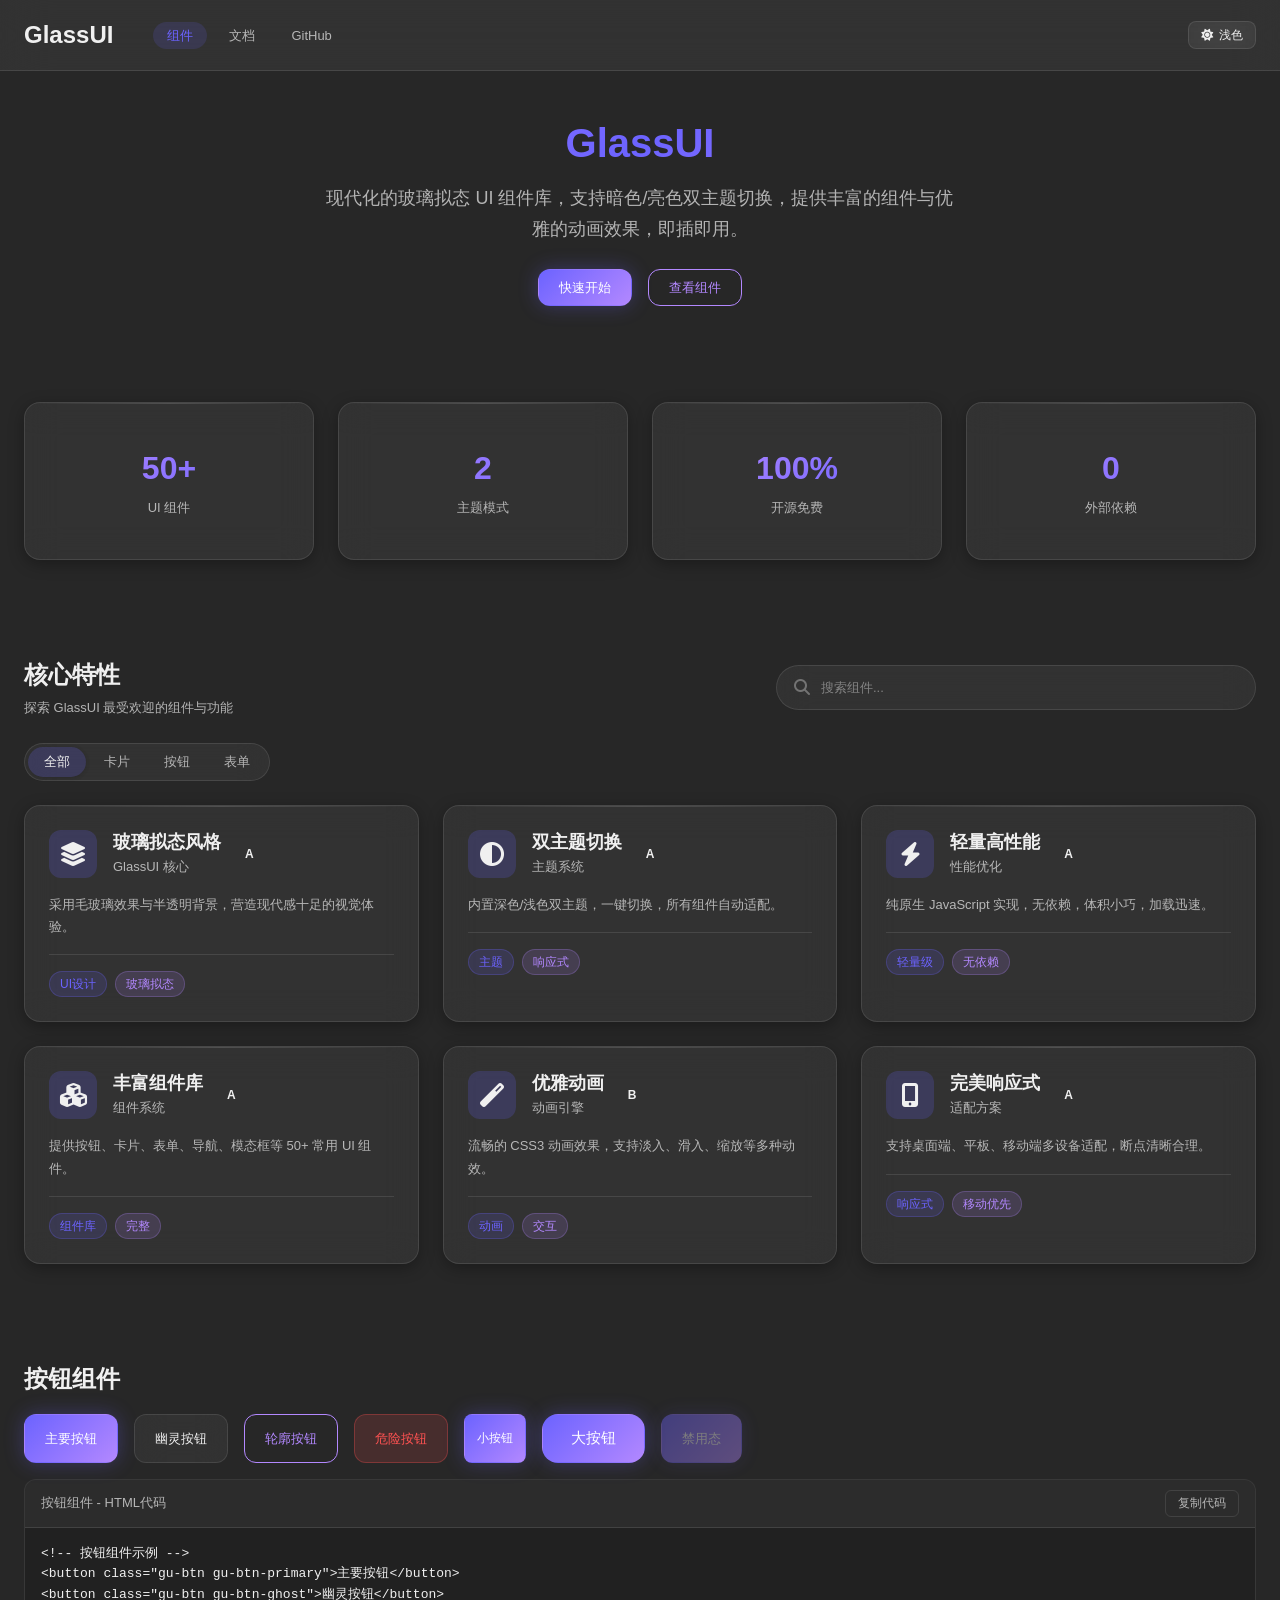
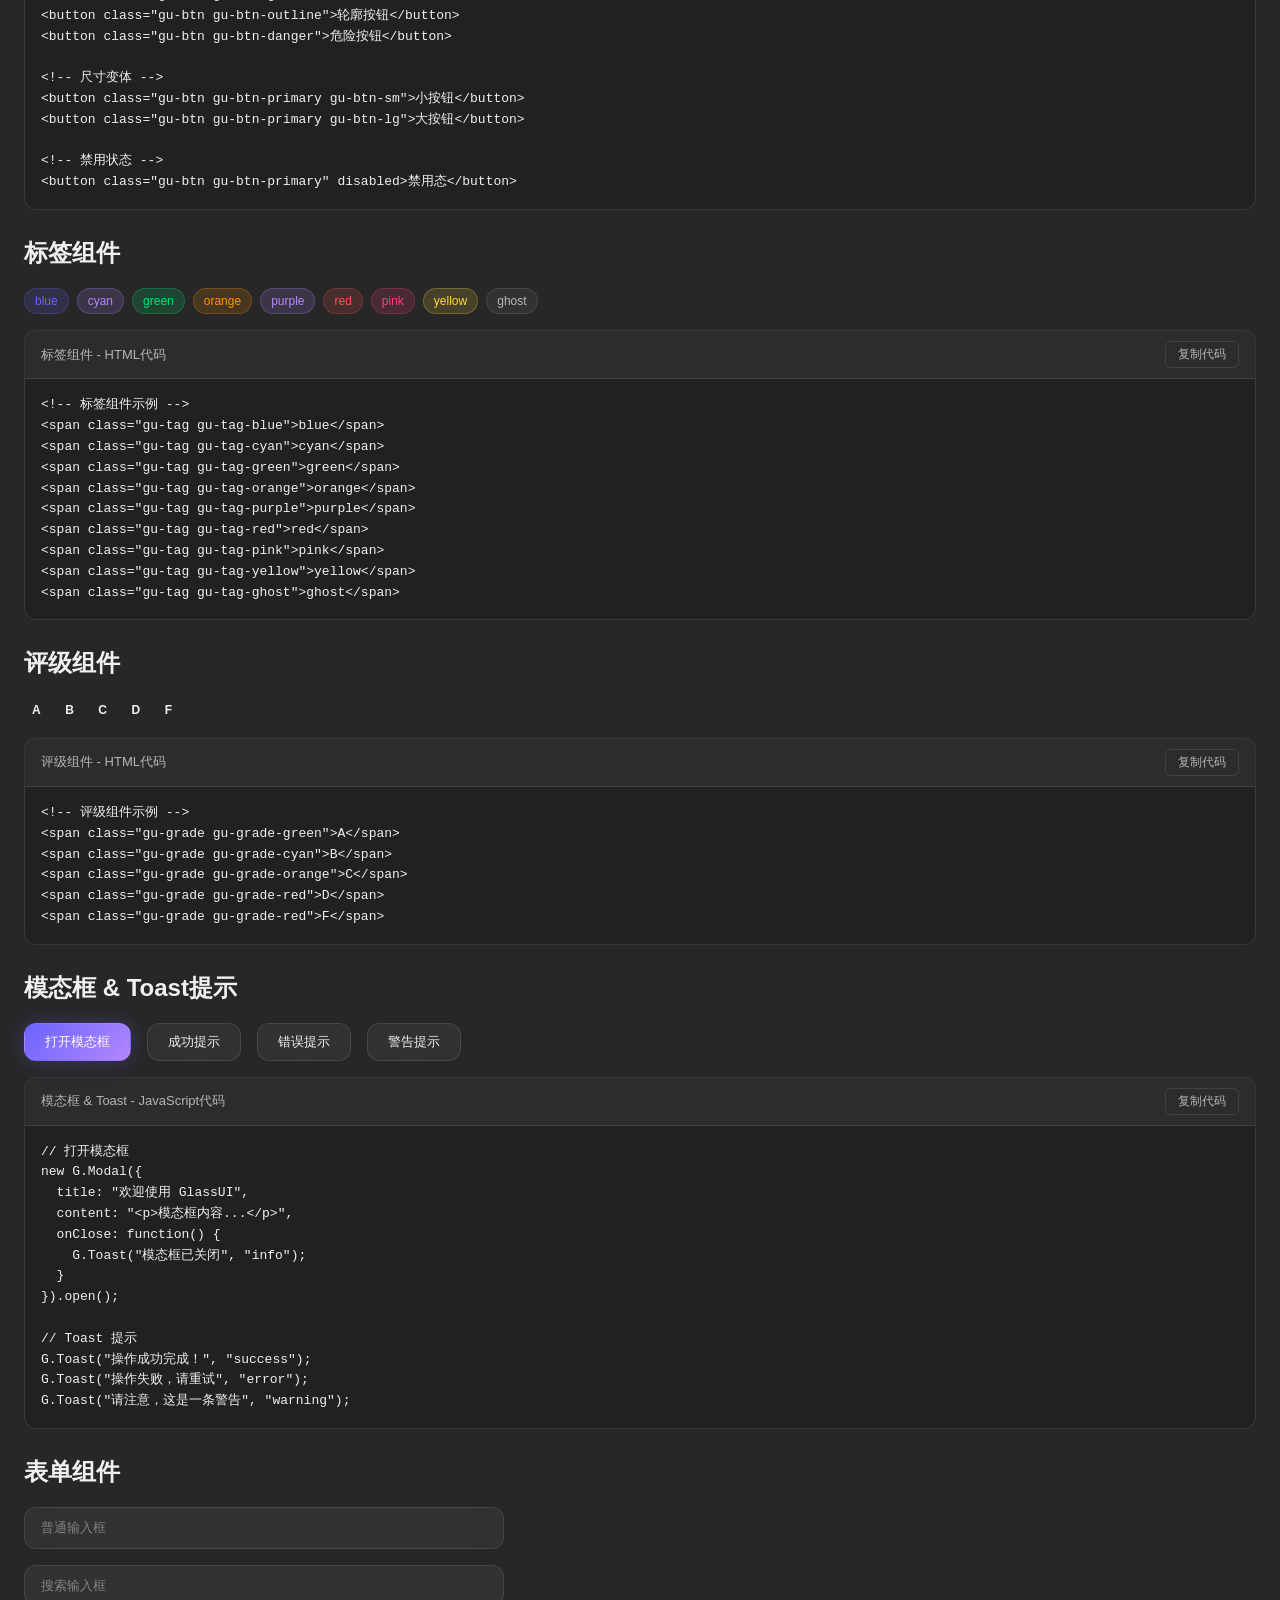
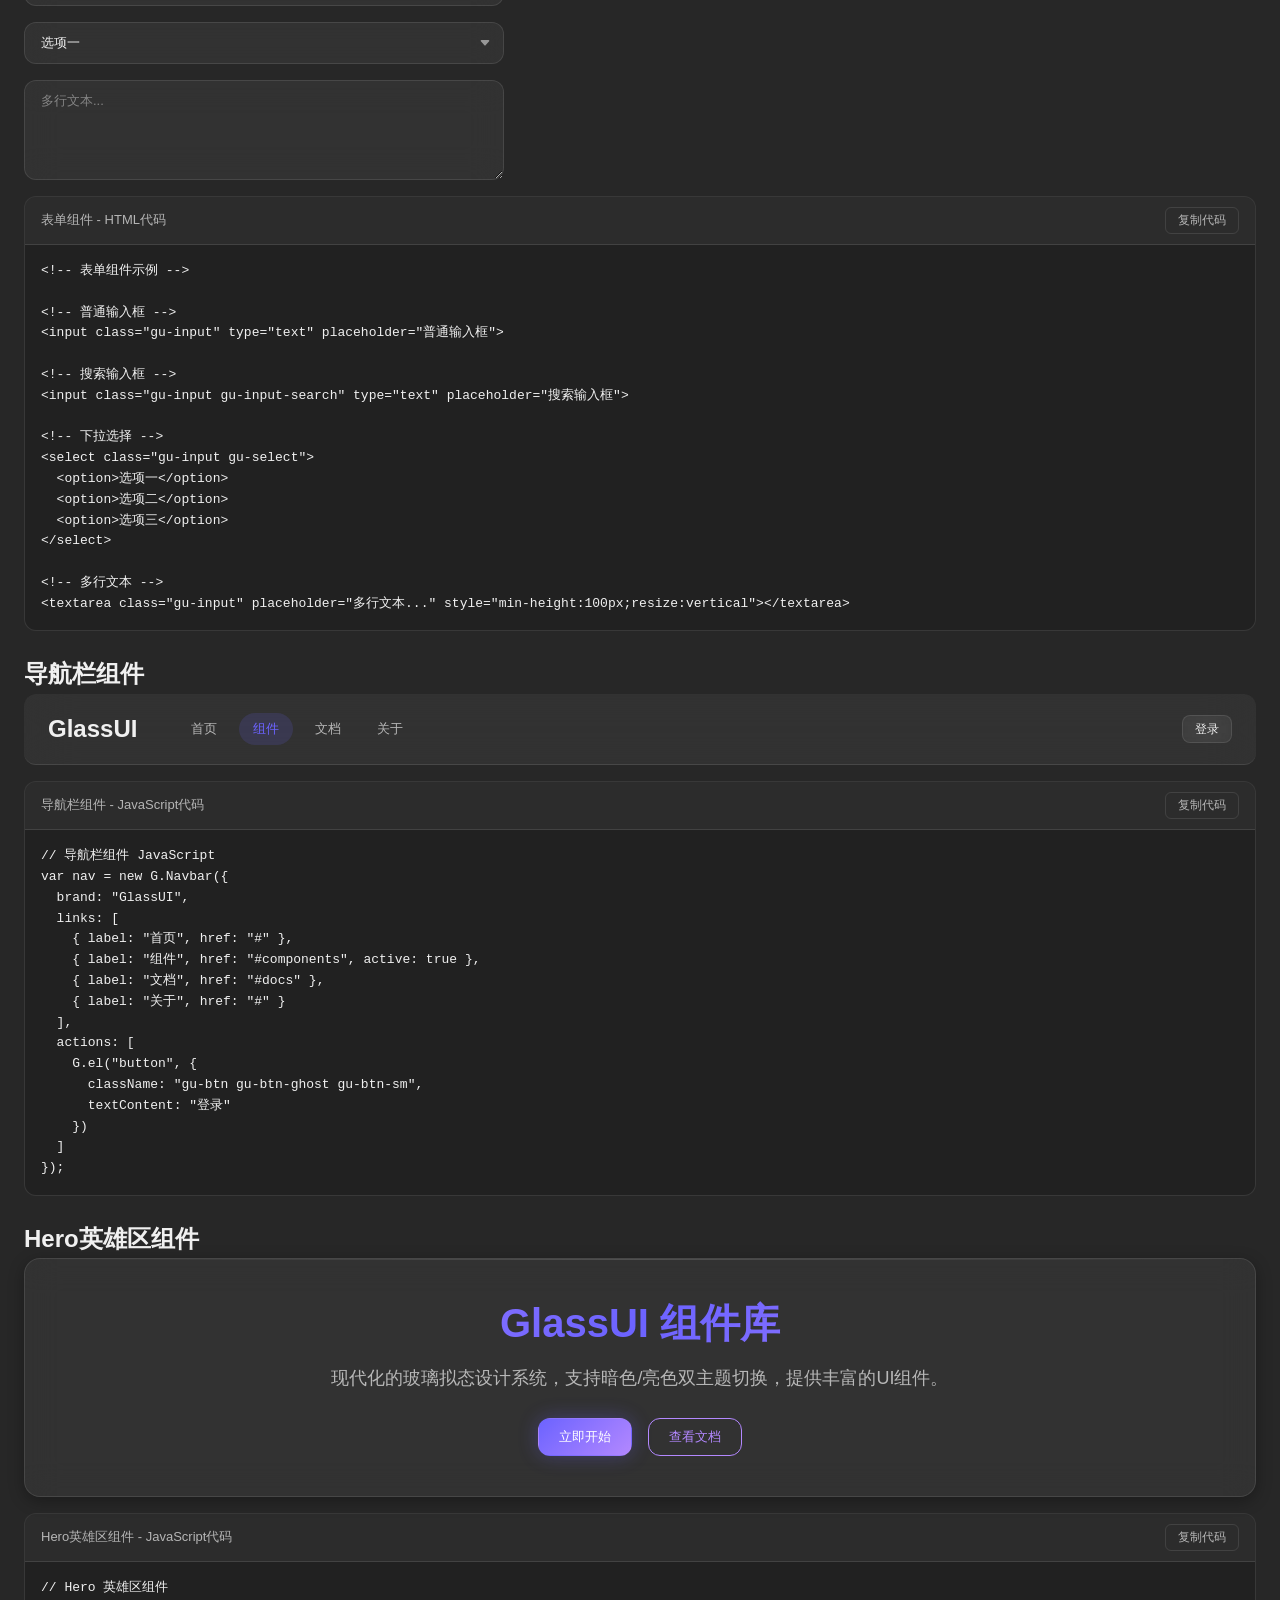
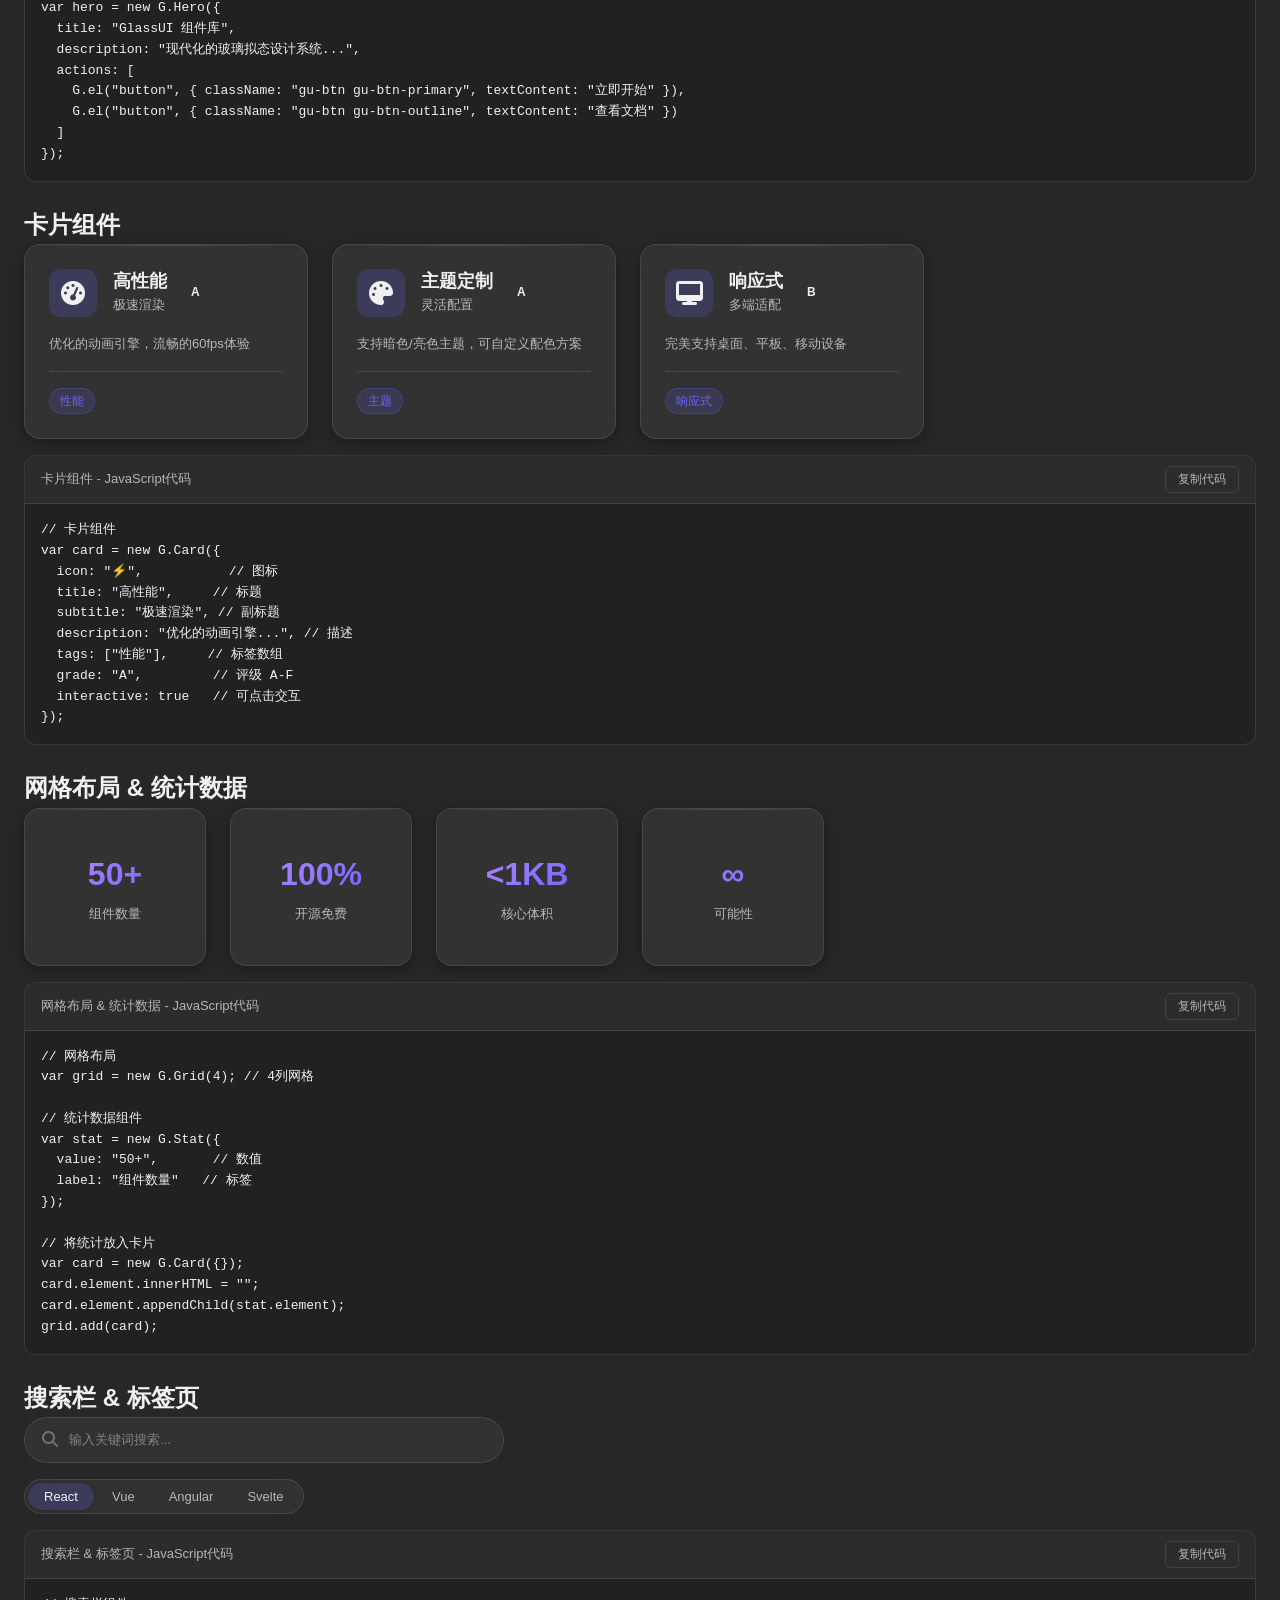
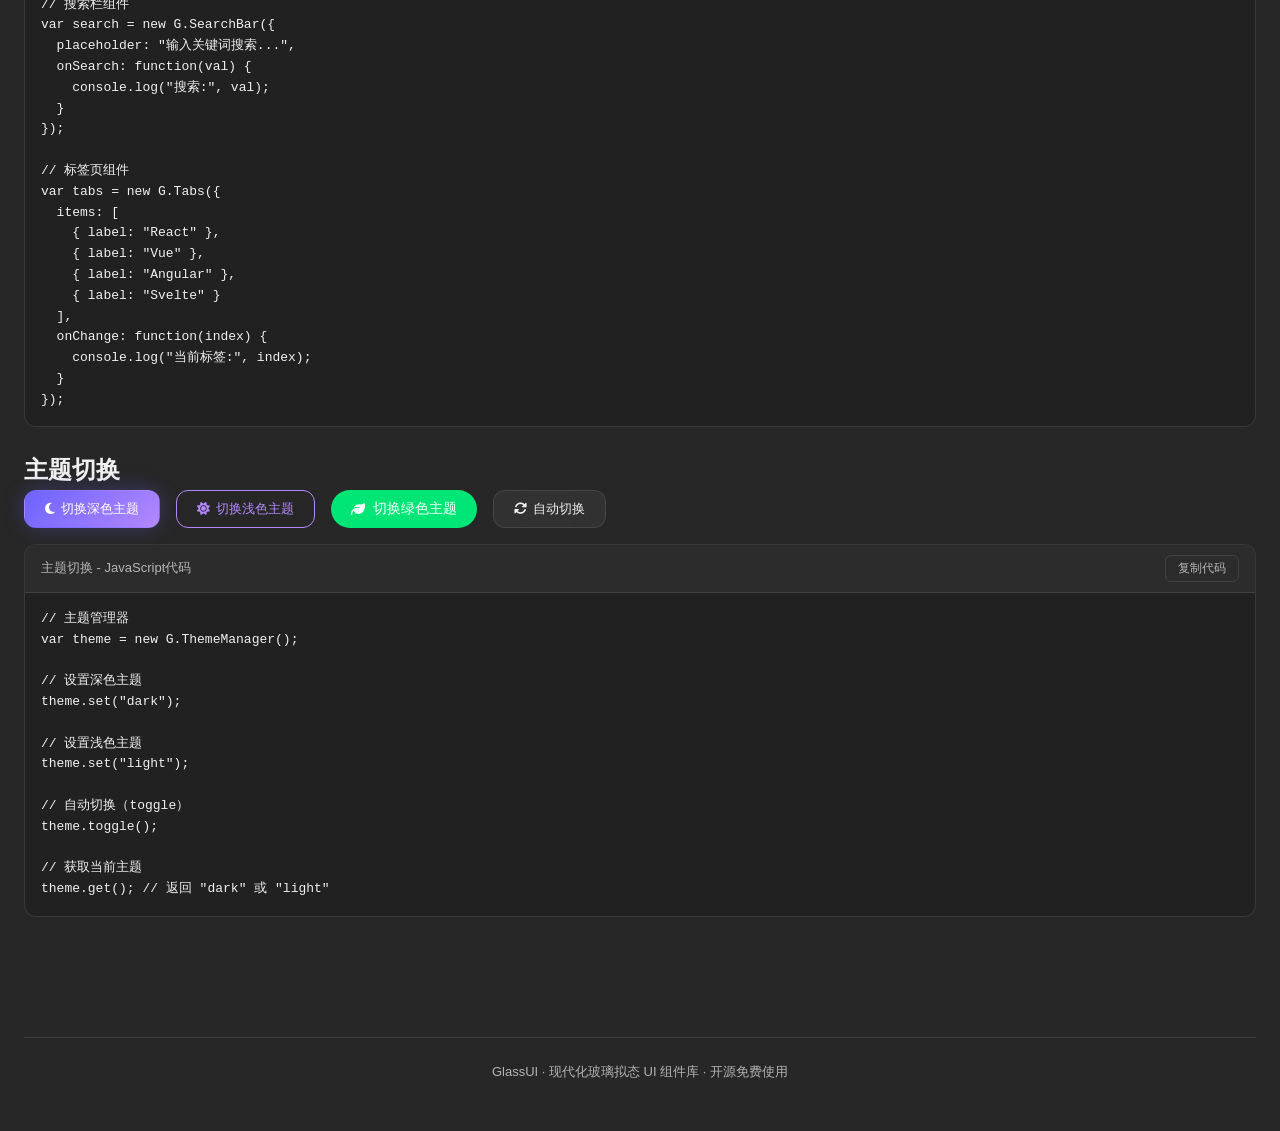
==== index.html @ c7278c4f "fix: 修复绿色主题切换逻辑，精确匹配CSS文件" ====
<!DOCTYPE html>
<html lang="zh-CN">
<head>
  <meta charset="UTF-8" />
  <meta name="viewport" content="width=device-width, initial-scale=1.0" />
  <title>GlassUI - 玻璃拟态组件库</title>
  <link rel="stylesheet" href="css/glassui.css" />
  <link rel="stylesheet" href="css/font-awesome.min.css" />
  <style>
    .gu-code-block {
      background: var(--gu-bg-secondary);
      border: 1px solid var(--gu-glass-border);
      border-radius: var(--radius-md, 12px);
      margin-top: var(--spacing-md, 16px);
      overflow: hidden;
    }
    .gu-code-header {
      display: flex;
      align-items: center;
      justify-content: space-between;
      padding: 10px 16px;
      background: var(--gu-glass-bg);
      border-bottom: 1px solid var(--gu-glass-border);
      font-size: 13px;
      color: var(--text-secondary, var(--gu-text-secondary));
      font-weight: 500;
    }
    .gu-code-header-copy {
      background: none;
      border: 1px solid var(--gu-glass-border);
      color: var(--text-secondary, var(--gu-text-secondary));
      padding: 4px 12px;
      border-radius: 6px;
      cursor: pointer;
      font-size: 12px;
      transition: all 0.2s ease;
    }
    .gu-code-header-copy:hover {
      background: var(--gu-glass-bg-hover);
      border-color: var(--gu-glass-border-hover);
      color: var(--text-primary, var(--gu-text-primary));
    }
    .gu-code-content {
      padding: 16px;
      overflow-x: auto;
    }
    .gu-code-content pre {
      margin: 0;
      font-family: var(--gu-font-mono, "JetBrains Mono", Consolas, monospace);
      font-size: 13px;
      line-height: 1.6;
      color: var(--text-primary, var(--gu-text-primary));
      white-space: pre-wrap;
      word-break: break-word;
    }
    .gu-code-content .keyword { color: #c678dd; }
    .gu-code-content .string { color: #98c379; }
    .gu-code-content .comment { color: #5c6370; font-style: italic; }
    .gu-code-content .function { color: #61afef; }
    .gu-code-content .property { color: #e5c07b; }
  </style>
</head>
<body>
  <div id="app"></div>

  <script src="js/glassui.js"></script>
  <script>
    (function () {
      var G = GlassUI;
      G.initBody();

      var theme = new G.ThemeManager();

      function createCodeBlock(title, code) {
        var block = G.el("div", { className: "gu-code-block" });
        var header = G.el("div", { className: "gu-code-header" });
        header.appendChild(G.el("span", { textContent: title }));
        var copyBtn = G.el("button", {
          className: "gu-code-header-copy",
          textContent: "复制代码",
          onClick: function () {
            navigator.clipboard.writeText(code).then(function () {
              copyBtn.textContent = "已复制！";
              setTimeout(function () { copyBtn.textContent = "复制代码"; }, 2000);
            });
          }
        });
        header.appendChild(copyBtn);
        block.appendChild(header);

        var content = G.el("div", { className: "gu-code-content" });
        var pre = G.el("pre", {});
        pre.textContent = code;
        content.appendChild(pre);
        block.appendChild(content);
        return block;
      }

      var nav = new G.Navbar({
        brand: "GlassUI",
        links: [
          { label: "组件", href: "#components", active: true },
          { label: "文档", href: "#docs" },
          { label: "GitHub", href: "#" }
        ],
        actions: [
          G.el("button", {
            className: "gu-btn gu-btn-ghost gu-btn-sm",
            innerHTML: theme.get() === "dark" ? '<i class="fas fa-sun"></i> 浅色' : '<i class="fas fa-moon"></i> 深色',
            onClick: function () {
              theme.toggle();
              this.innerHTML = theme.get() === "dark" ? '<i class="fas fa-sun"></i> 浅色' : '<i class="fas fa-moon"></i> 深色';
            }
          })
        ]
      });

      var hero = new G.Hero({
        title: "GlassUI",
        description: "现代化的玻璃拟态 UI 组件库，支持暗色/亮色双主题切换，提供丰富的组件与优雅的动画效果，即插即用。",
        actions: [
          G.el("button", { className: "gu-btn gu-btn-primary", textContent: "快速开始" }),
          G.el("button", { className: "gu-btn gu-btn-outline", textContent: "查看组件" })
        ]
      });

      var search = new G.SearchBar({
        placeholder: "搜索组件...",
        onSearch: function (val) {
          console.log("search:", val);
        }
      });

      var tabs = new G.Tabs({
        items: [
          { label: "全部" },
          { label: "卡片" },
          { label: "按钮" },
          { label: "表单" }
        ],
        onChange: function (i) {
          console.log("tab:", i);
        }
      });

      var cardData = [
        { icon: '<i class="fas fa-layer-group"></i>', title: "玻璃拟态风格", subtitle: "GlassUI 核心", description: "采用毛玻璃效果与半透明背景，营造现代感十足的视觉体验。", tags: ["UI设计", "玻璃拟态"], grade: "A" },
        { icon: '<i class="fas fa-adjust"></i>', title: "双主题切换", subtitle: "主题系统", description: "内置深色/浅色双主题，一键切换，所有组件自动适配。", tags: ["主题", "响应式"], grade: "A" },
        { icon: '<i class="fas fa-bolt"></i>', title: "轻量高性能", subtitle: "性能优化", description: "纯原生 JavaScript 实现，无依赖，体积小巧，加载迅速。", tags: ["轻量级", "无依赖"], grade: "A" },
        { icon: '<i class="fas fa-cubes"></i>', title: "丰富组件库", subtitle: "组件系统", description: "提供按钮、卡片、表单、导航、模态框等 50+ 常用 UI 组件。", tags: ["组件库", "完整"], grade: "A" },
        { icon: '<i class="fas fa-magic"></i>', title: "优雅动画", subtitle: "动画引擎", description: "流畅的 CSS3 动画效果，支持淡入、滑入、缩放等多种动效。", tags: ["动画", "交互"], grade: "B" },
        { icon: '<i class="fas fa-mobile-alt"></i>', title: "完美响应式", subtitle: "适配方案", description: "支持桌面端、平板、移动端多设备适配，断点清晰合理。", tags: ["响应式", "移动优先"], grade: "A" }
      ];

      var grid = new G.Grid(3);
      cardData.forEach(function (d, i) {
        var card = new G.Card({
          icon: d.icon,
          title: d.title,
          subtitle: d.subtitle,
          description: d.description,
          tags: d.tags,
          grade: d.grade,
          interactive: true,
          onClick: function () {
            G.Toast("点击了: " + d.title, "info");
          }
        });
        card.element.classList.add("gu-animate-slide-up", "gu-stagger-" + Math.min(i + 1, 6));
        card.element.style.opacity = "0";
        grid.add(card);
      });

      var statGrid = new G.Grid(4);
      var stats = [
        { value: "50+", label: "UI 组件" },
        { value: "2", label: "主题模式" },
        { value: "100%", label: "开源免费" },
        { value: "0", label: "外部依赖" }
      ];
      stats.forEach(function (s) {
        var card = new G.Card({});
        var stat = new G.Stat(s);
        card.element.innerHTML = "";
        card.element.appendChild(stat.element);
        statGrid.add(card);
      });

      var app = document.getElementById("app");
      app.appendChild(nav.element);

      var container = G.el("div", { className: "gu-container" });
      container.appendChild(hero.element);

      var section1 = G.el("div", { className: "gu-section" });
      section1.appendChild(statGrid.element);
      container.appendChild(section1);

      var section2 = G.el("div", { className: "gu-section" });
      var sectionHeader = G.el("div", { className: "gu-section-header" });
      var sectionTitle = G.el("div", {});
      sectionTitle.appendChild(G.el("h2", { className: "gu-section-title", textContent: "核心特性" }));
      sectionTitle.appendChild(G.el("p", { className: "gu-section-subtitle", textContent: "探索 GlassUI 最受欢迎的组件与功能" }));
      sectionHeader.appendChild(sectionTitle);
      sectionHeader.appendChild(search.element);
      section2.appendChild(sectionHeader);
      section2.appendChild(tabs.element);
      section2.appendChild(G.el("div", { className: "gu-mt-lg" }));
      section2.appendChild(grid.element);
      container.appendChild(section2);

      var btnSection = G.el("div", { className: "gu-section" });
      btnSection.appendChild(G.el("h2", { className: "gu-section-title", textContent: "按钮组件" }));
      var btnRow = G.el("div", { className: "gu-flex gu-gap-md gu-flex-wrap gu-mt-md" });
      btnRow.appendChild(G.el("button", { className: "gu-btn gu-btn-primary", textContent: "主要按钮" }));
      btnRow.appendChild(G.el("button", { className: "gu-btn gu-btn-ghost", textContent: "幽灵按钮" }));
      btnRow.appendChild(G.el("button", { className: "gu-btn gu-btn-outline", textContent: "轮廓按钮" }));
      btnRow.appendChild(G.el("button", { className: "gu-btn gu-btn-danger", textContent: "危险按钮" }));
      btnRow.appendChild(G.el("button", { className: "gu-btn gu-btn-primary gu-btn-sm", textContent: "小按钮" }));
      btnRow.appendChild(G.el("button", { className: "gu-btn gu-btn-primary gu-btn-lg", textContent: "大按钮" }));
      btnRow.appendChild(G.el("button", { className: "gu-btn gu-btn-primary", disabled: true, textContent: "禁用态" }));
      btnSection.appendChild(btnRow);

      var btnCode = '<!-- 按钮组件示例 -->\n' +
        '<button class="gu-btn gu-btn-primary">主要按钮</button>\n' +
        '<button class="gu-btn gu-btn-ghost">幽灵按钮</button>\n' +
        '<button class="gu-btn gu-btn-outline">轮廓按钮</button>\n' +
        '<button class="gu-btn gu-btn-danger">危险按钮</button>\n\n' +
        '<!-- 尺寸变体 -->\n' +
        '<button class="gu-btn gu-btn-primary gu-btn-sm">小按钮</button>\n' +
        '<button class="gu-btn gu-btn-primary gu-btn-lg">大按钮</button>\n\n' +
        '<!-- 禁用状态 -->\n' +
        '<button class="gu-btn gu-btn-primary" disabled>禁用态</button>';
      btnSection.appendChild(createCodeBlock("按钮组件 - HTML代码", btnCode));

      btnSection.appendChild(G.el("h2", { className: "gu-section-title gu-mt-lg", textContent: "标签组件" }));
      var tagRow = G.el("div", { className: "gu-flex gu-gap-sm gu-flex-wrap gu-mt-md" });
      ["blue", "cyan", "green", "orange", "purple", "red", "pink", "yellow", "ghost"].forEach(function (c) {
        tagRow.appendChild(G.el("span", { className: "gu-tag gu-tag-" + c, textContent: c }));
      });
      btnSection.appendChild(tagRow);

      var tagCode = '<!-- 标签组件示例 -->\n' +
        '<span class="gu-tag gu-tag-blue">blue</span>\n' +
        '<span class="gu-tag gu-tag-cyan">cyan</span>\n' +
        '<span class="gu-tag gu-tag-green">green</span>\n' +
        '<span class="gu-tag gu-tag-orange">orange</span>\n' +
        '<span class="gu-tag gu-tag-purple">purple</span>\n' +
        '<span class="gu-tag gu-tag-red">red</span>\n' +
        '<span class="gu-tag gu-tag-pink">pink</span>\n' +
        '<span class="gu-tag gu-tag-yellow">yellow</span>\n' +
        '<span class="gu-tag gu-tag-ghost">ghost</span>';
      btnSection.appendChild(createCodeBlock("标签组件 - HTML代码", tagCode));

      btnSection.appendChild(G.el("h2", { className: "gu-section-title gu-mt-lg", textContent: "评级组件" }));
      var gradeRow = G.el("div", { className: "gu-flex gu-gap-sm gu-flex-wrap gu-mt-md" });
      ["A", "B", "C", "D", "F"].forEach(function (g) {
        var color = G.GRADE_COLORS[g].toLowerCase();
        gradeRow.appendChild(G.el("span", { className: "gu-grade gu-grade-" + color, textContent: g }));
      });
      btnSection.appendChild(gradeRow);

      var gradeCode = '<!-- 评级组件示例 -->\n' +
        '<span class="gu-grade gu-grade-green">A</span>\n' +
        '<span class="gu-grade gu-grade-cyan">B</span>\n' +
        '<span class="gu-grade gu-grade-orange">C</span>\n' +
        '<span class="gu-grade gu-grade-red">D</span>\n' +
        '<span class="gu-grade gu-grade-red">F</span>';
      btnSection.appendChild(createCodeBlock("评级组件 - HTML代码", gradeCode));

      btnSection.appendChild(G.el("h2", { className: "gu-section-title gu-mt-lg", textContent: "模态框 & Toast提示" }));
      var modalRow = G.el("div", { className: "gu-flex gu-gap-md gu-mt-md" });
      modalRow.appendChild(G.el("button", {
        className: "gu-btn gu-btn-primary",
        textContent: "打开模态框",
        onClick: function () {
          new G.Modal({
            title: "欢迎使用 GlassUI",
            content: "<p style='color:var(--gu-text-secondary);line-height:1.8'>GlassUI 是一套现代化的玻璃拟态 UI 组件库，支持暗色/亮色双主题切换。提供按钮、卡片、表单、导航、模态框、Toast 等 50+ 丰富组件，轻量无依赖，即插即用。</p>",
            onClose: function () {
              G.Toast("模态框已关闭", "info");
            }
          }).open();
        }
      }));
      modalRow.appendChild(G.el("button", {
        className: "gu-btn gu-btn-ghost",
        textContent: "成功提示",
        onClick: function () { G.Toast("操作成功完成！", "success"); }
      }));
      modalRow.appendChild(G.el("button", {
        className: "gu-btn gu-btn-ghost",
        textContent: "错误提示",
        onClick: function () { G.Toast("操作失败，请重试", "error"); }
      }));
      modalRow.appendChild(G.el("button", {
        className: "gu-btn gu-btn-ghost",
        textContent: "警告提示",
        onClick: function () { G.Toast("请注意，这是一条警告", "warning"); }
      }));
      btnSection.appendChild(modalRow);

      var modalCode = '// 打开模态框\n' +
        'new G.Modal({\n' +
        '  title: "欢迎使用 GlassUI",\n' +
        '  content: "<p>模态框内容...</p>",\n' +
        '  onClose: function() {\n' +
        '    G.Toast("模态框已关闭", "info");\n' +
        '  }\n' +
        '}).open();\n\n' +
        '// Toast 提示\n' +
        'G.Toast("操作成功完成！", "success");\n' +
        'G.Toast("操作失败，请重试", "error");\n' +
        'G.Toast("请注意，这是一条警告", "warning");';
      btnSection.appendChild(createCodeBlock("模态框 & Toast - JavaScript代码", modalCode));

      btnSection.appendChild(G.el("h2", { className: "gu-section-title gu-mt-lg", textContent: "表单组件" }));
      var formCol = G.el("div", { className: "gu-flex-col gu-gap-md gu-mt-md", style: { maxWidth: "480px" } });
      formCol.appendChild(G.el("input", { className: "gu-input", type: "text", placeholder: "普通输入框" }));
      formCol.appendChild(G.el("input", { className: "gu-input gu-input-search", type: "text", placeholder: "搜索输入框" }));
      formCol.appendChild(G.el("select", { className: "gu-input gu-select", innerHTML: '<option>选项一</option><option>选项二</option><option>选项三</option>' }));
      formCol.appendChild(G.el("textarea", { className: "gu-input", placeholder: "多行文本...", style: { minHeight: "100px", resize: "vertical" } }));
      btnSection.appendChild(formCol);

      var formCode = '<!-- 表单组件示例 -->\n\n' +
        '<!-- 普通输入框 -->\n' +
        '<input class="gu-input" type="text" placeholder="普通输入框">\n\n' +
        '<!-- 搜索输入框 -->\n' +
        '<input class="gu-input gu-input-search" type="text" placeholder="搜索输入框">\n\n' +
        '<!-- 下拉选择 -->\n' +
        '<select class="gu-input gu-select">\n' +
        '  <option>选项一</option>\n' +
        '  <option>选项二</option>\n' +
        '  <option>选项三</option>\n' +
        '</select>\n\n' +
        '<!-- 多行文本 -->\n' +
        '<textarea class="gu-input" placeholder="多行文本..." style="min-height:100px;resize:vertical"></textarea>';
      btnSection.appendChild(createCodeBlock("表单组件 - HTML代码", formCode));

      btnSection.appendChild(G.el("h2", { className: "gu-section-title gu-mt-lg", textContent: "导航栏组件" }));

      var navDemo = G.el("div", { className: "gu-nav", style: { position: "relative", borderRadius: "12px", overflow: "hidden" } });
      var navBrand = G.el("a", { className: "gu-nav-brand", textContent: "GlassUI" });
      var navLinks = G.el("div", { className: "gu-nav-links" });
      ["首页", "组件", "文档", "关于"].forEach(function(link, i) {
        var a = G.el("a", { href: "#", textContent: link });
        if (i === 1) a.classList.add("active");
        navLinks.appendChild(a);
      });
      var navActions = G.el("div", { className: "gu-nav-actions" });
      navActions.appendChild(G.el("button", { className: "gu-btn gu-btn-ghost gu-btn-sm", textContent: "登录" }));
      navDemo.appendChild(navBrand);
      navDemo.appendChild(navLinks);
      navDemo.appendChild(navActions);
      btnSection.appendChild(navDemo);

      var navCode = '// 导航栏组件 JavaScript\n' +
        'var nav = new G.Navbar({\n' +
        '  brand: "GlassUI",\n' +
        '  links: [\n' +
        '    { label: "首页", href: "#" },\n' +
        '    { label: "组件", href: "#components", active: true },\n' +
        '    { label: "文档", href: "#docs" },\n' +
        '    { label: "关于", href: "#" }\n' +
        '  ],\n' +
        '  actions: [\n' +
        '    G.el("button", {\n' +
        '      className: "gu-btn gu-btn-ghost gu-btn-sm",\n' +
        '      textContent: "登录"\n' +
        '    })\n' +
        '  ]\n' +
        '});';
      btnSection.appendChild(createCodeBlock("导航栏组件 - JavaScript代码", navCode));

      btnSection.appendChild(G.el("h2", { className: "gu-section-title gu-mt-lg", textContent: "Hero英雄区组件" }));

      var heroDemo = G.el("div", { className: "gu-hero gu-card", style: { padding: "40px 24px", textAlign: "center" } });
      heroDemo.appendChild(G.el("h1", { className: "gu-hero-title", textContent: "GlassUI 组件库" }));
      heroDemo.appendChild(G.el("p", { className: "gu-hero-desc", textContent: "现代化的玻璃拟态设计系统，支持暗色/亮色双主题切换，提供丰富的UI组件。" }));
      var heroActions = G.el("div", { className: "gu-hero-actions" });
      heroActions.appendChild(G.el("button", { className: "gu-btn gu-btn-primary", textContent: "立即开始" }));
      heroActions.appendChild(G.el("button", { className: "gu-btn gu-btn-outline", textContent: "查看文档" }));
      heroDemo.appendChild(heroActions);
      btnSection.appendChild(heroDemo);

      var heroCode = '// Hero 英雄区组件\n' +
        'var hero = new G.Hero({\n' +
        '  title: "GlassUI 组件库",\n' +
        '  description: "现代化的玻璃拟态设计系统...",\n' +
        '  actions: [\n' +
        '    G.el("button", { className: "gu-btn gu-btn-primary", textContent: "立即开始" }),\n' +
        '    G.el("button", { className: "gu-btn gu-btn-outline", textContent: "查看文档" })\n' +
        '  ]\n' +
        '});';
      btnSection.appendChild(createCodeBlock("Hero英雄区组件 - JavaScript代码", heroCode));

      btnSection.appendChild(G.el("h2", { className: "gu-section-title gu-mt-lg", textContent: "卡片组件" }));

      var cardDemoRow = G.el("div", { className: "gu-grid gu-grid-3", style: { maxWidth: "900px" } });
      var demoCards = [
        { icon: '<i class="fas fa-tachometer-alt"></i>', title: "高性能", subtitle: "极速渲染", description: "优化的动画引擎，流畅的60fps体验", tags: ["性能"], grade: "A" },
        { icon: '<i class="fas fa-palette"></i>', title: "主题定制", subtitle: "灵活配置", description: "支持暗色/亮色主题，可自定义配色方案", tags: ["主题"], grade: "A" },
        { icon: '<i class="fas fa-desktop"></i>', title: "响应式", subtitle: "多端适配", description: "完美支持桌面、平板、移动设备", tags: ["响应式"], grade: "B" }
      ];
      demoCards.forEach(function(d) {
        var c = new G.Card({
          icon: d.icon,
          title: d.title,
          subtitle: d.subtitle,
          description: d.description,
          tags: d.tags,
          grade: d.grade,
          interactive: true
        });
        cardDemoRow.appendChild(c.element);
      });
      btnSection.appendChild(cardDemoRow);

      var cardCode = '// 卡片组件\n' +
        'var card = new G.Card({\n' +
        '  icon: "⚡",           // 图标\n' +
        '  title: "高性能",     // 标题\n' +
        '  subtitle: "极速渲染", // 副标题\n' +
        '  description: "优化的动画引擎...", // 描述\n' +
        '  tags: ["性能"],     // 标签数组\n' +
        '  grade: "A",         // 评级 A-F\n' +
        '  interactive: true   // 可点击交互\n' +
        '});';
      btnSection.appendChild(createCodeBlock("卡片组件 - JavaScript代码", cardCode));

      btnSection.appendChild(G.el("h2", { className: "gu-section-title gu-mt-lg", textContent: "网格布局 & 统计数据" }));

      var statDemoGrid = G.el("div", { className: "gu-grid gu-grid-4", style: { maxWidth: "800px" } });
      var demoStats = [
        { value: "50+", label: "组件数量" },
        { value: "100%", label: "开源免费" },
        { value: "<1KB", label: "核心体积" },
        { value: "∞", label: "可能性" }
      ];
      demoStats.forEach(function(s) {
        var sc = new G.Card({});
        var st = new G.Stat(s);
        sc.element.innerHTML = "";
        sc.element.appendChild(st.element);
        statDemoGrid.appendChild(sc.element);
      });
      btnSection.appendChild(statDemoGrid);

      var gridStatCode = '// 网格布局\n' +
        'var grid = new G.Grid(4); // 4列网格\n' +
        '\n' +
        '// 统计数据组件\n' +
        'var stat = new G.Stat({\n' +
        '  value: "50+",       // 数值\n' +
        '  label: "组件数量"   // 标签\n' +
        '});\n' +
        '\n' +
        '// 将统计放入卡片\n' +
        'var card = new G.Card({});\n' +
        'card.element.innerHTML = "";\n' +
        'card.element.appendChild(stat.element);\n' +
        'grid.add(card);';
      btnSection.appendChild(createCodeBlock("网格布局 & 统计数据 - JavaScript代码", gridStatCode));

      btnSection.appendChild(G.el("h2", { className: "gu-section-title gu-mt-lg", textContent: "搜索栏 & 标签页" }));

      var searchDemo = new G.SearchBar({ placeholder: "输入关键词搜索..." });
      btnSection.appendChild(searchDemo.element);

      var tabsDemo = new G.Tabs({
        items: [
          { label: "React" },
          { label: "Vue" },
          { label: "Angular" },
          { label: "Svelte" }
        ],
        onChange: function(i) {
          G.Toast("选择了: " + ["React", "Vue", "Angular", "Svelte"][i], "info");
        }
      });
      btnSection.appendChild(G.el("div", { className: "gu-mt-md" }));
      btnSection.appendChild(tabsDemo.element);

      var searchTabsCode = '// 搜索栏组件\n' +
        'var search = new G.SearchBar({\n' +
        '  placeholder: "输入关键词搜索...",\n' +
        '  onSearch: function(val) {\n' +
        '    console.log("搜索:", val);\n' +
        '  }\n' +
        '});\n' +
        '\n' +
        '// 标签页组件\n' +
        'var tabs = new G.Tabs({\n' +
        '  items: [\n' +
        '    { label: "React" },\n' +
        '    { label: "Vue" },\n' +
        '    { label: "Angular" },\n' +
        '    { label: "Svelte" }\n' +
        '  ],\n' +
        '  onChange: function(index) {\n' +
        '    console.log("当前标签:", index);\n' +
        '  }\n' +
        '});';
      btnSection.appendChild(createCodeBlock("搜索栏 & 标签页 - JavaScript代码", searchTabsCode));

      btnSection.appendChild(G.el("h2", { className: "gu-section-title gu-mt-lg", textContent: "主题切换" }));

      var themeDemo = G.el("div", { className: "gu-flex gu-gap-md gu-flex-wrap" });
      themeDemo.appendChild(G.el("button", {
        className: "gu-btn gu-btn-primary",
        innerHTML: '<i class="fas fa-moon"></i> 切换深色主题',
        onClick: function() {
          theme.set("dark");
          G.Toast("已切换到深色主题", "success");
        }
      }));
      themeDemo.appendChild(G.el("button", {
        className: "gu-btn gu-btn-outline",
        innerHTML: '<i class="fas fa-sun"></i> 切换浅色主题',
        onClick: function() {
          theme.set("light");
          G.Toast("已切换到浅色主题", "success");
        }
      }));
      themeDemo.appendChild(G.el("button", {
        id: "theme-toggle-btn",
        style: { background: "#00e676", color: "#fff", border: "none", padding: "10px 20px", borderRadius: "9999px", cursor: "pointer", fontSize: "14px", fontWeight: 500, display: "inline-flex", alignItems: "center", gap: "8px", transition: "all 0.15s ease" },
        innerHTML: '<i class="fas fa-leaf"></i> 切换绿色主题',
        onClick: function() {
          var links = document.querySelectorAll('link[rel="stylesheet"]');
          var isGreen = false;
          for (var i = 0; i < links.length; i++) {
            if (links[i].href.indexOf("glassui-green") !== -1) {
              isGreen = true;
              break;
            }
          }
          for (var j = 0; j < links.length; j++) {
            if (links[j].href.indexOf("glassui.css") !== -1 && links[j].href.indexOf("green") === -1) {
              if (!isGreen) {
                links[j].href = "css/glassui-green.css";
              } else {
                links[j].href = "css/glassui.css";
              }
            }
          }
          var btn = document.getElementById("theme-toggle-btn");
          if (btn) {
            if (!isGreen) {
              btn.style.background = "#6c63ff";
              btn.innerHTML = '<i class="fas fa-palette"></i> 切换紫色主题';
              G.Toast("已切换到绿色主题", "success");
            } else {
              btn.style.background = "#00e676";
              btn.innerHTML = '<i class="fas fa-leaf"></i> 切换绿色主题';
              G.Toast("已切换到紫色主题", "success");
            }
          }
        }
      }));
      themeDemo.appendChild(G.el("button", {
        className: "gu-btn gu-btn-ghost",
        innerHTML: '<i class="fas fa-sync-alt"></i> 自动切换',
        onClick: function() {
          theme.toggle();
          G.Toast("当前主题: " + (theme.get() === "dark" ? "深色" : "浅色"), "info");
        }
      }));
      btnSection.appendChild(themeDemo);

      var themeCode = '// 主题管理器\n' +
        'var theme = new G.ThemeManager();\n' +
        '\n' +
        '// 设置深色主题\n' +
        'theme.set("dark");\n' +
        '\n' +
        '// 设置浅色主题\n' +
        'theme.set("light");\n' +
        '\n' +
        '// 自动切换（toggle）\n' +
        'theme.toggle();\n' +
        '\n' +
        '// 获取当前主题\n' +
        'theme.get(); // 返回 "dark" 或 "light"';
      btnSection.appendChild(createCodeBlock("主题切换 - JavaScript代码", themeCode));

      container.appendChild(btnSection);

      var footer = G.el("div", { className: "gu-section gu-text-center" });
      footer.appendChild(G.el("hr", { className: "gu-divider" }));
      footer.appendChild(G.el("p", {
        className: "gu-text-secondary gu-text-sm gu-mt-md",
        textContent: "GlassUI · 现代化玻璃拟态 UI 组件库 · 开源免费使用"
      }));
      container.appendChild(footer);

      app.appendChild(container);
    })();
  </script>
</body>
</html>
---- css/glassui.css ----
:root {
  --gu-bg-primary: #272727;
  --gu-bg-secondary: #212121;
  --gu-bg-gradient-1: #272727;
  --gu-bg-gradient-2: #272727;
  --gu-bg-gradient-3: #272727;
  --gu-glass-bg: rgba(255, 255, 255, 0.05);
  --gu-glass-bg-hover: rgba(255, 255, 255, 0.1);
  --gu-glass-bg-active: rgba(255, 255, 255, 0.15);
  --gu-glass-border: rgba(255, 255, 255, 0.1);
  --gu-glass-border-hover: rgba(255, 255, 255, 0.2);
  --gu-blur: 16px;
  --gu-blur-heavy: 24px;
  --gu-text-primary: #f0f0f0;
  --gu-text-secondary: rgba(255, 255, 255, 0.65);
  --gu-text-muted: rgba(255, 255, 255, 0.4);
  --gu-accent-blue: #6c63ff;
  --gu-accent-cyan: #b388ff;
  --gu-accent-green: #00e676;
  --gu-accent-orange: #ff9100;
  --gu-accent-purple: #b388ff;
  --gu-accent-red: #ff5252;
  --gu-accent-pink: #ff4081;
  --gu-accent-yellow: #ffd740;
  --gu-radius-sm: 8px;
  --gu-radius-md: 12px;
  --gu-radius-lg: 16px;
  --gu-radius-xl: 24px;
  --gu-radius-full: 9999px;
  --gu-shadow-sm: 0 2px 8px rgba(0, 0, 0, 0.2);
  --gu-shadow-md: 0 4px 16px rgba(0, 0, 0, 0.3);
  --gu-shadow-lg: 0 8px 32px rgba(0, 0, 0, 0.4);
  --gu-shadow-glow-blue: 0 0 20px rgba(108, 99, 255, 0.3);
  --gu-shadow-glow-cyan: 0 0 20px rgba(179, 136, 255, 0.3);
  --gu-shadow-glow-green: 0 0 20px rgba(0, 230, 118, 0.3);
  --gu-font-sans: -apple-system, BlinkMacSystemFont, "Segoe UI", Roboto, "Noto Sans SC", sans-serif;
  --gu-font-mono: "JetBrains Mono", "Fira Code", "Cascadia Code", Consolas, monospace;
  --gu-font-size-xs: 0.75rem;
  --gu-font-size-sm: 0.8125rem;
  --gu-font-size-base: 0.9375rem;
  --gu-font-size-lg: 1.125rem;
  --gu-font-size-xl: 1.5rem;
  --gu-font-size-2xl: 2rem;
  --gu-font-size-3xl: 2.5rem;
  --gu-spacing-xs: 4px;
  --gu-spacing-sm: 8px;
  --gu-spacing-md: 16px;
  --gu-spacing-lg: 24px;
  --gu-spacing-xl: 32px;
  --gu-spacing-2xl: 48px;
  --gu-transition-fast: 0.15s ease;
  --gu-transition-normal: 0.25s ease;
  --gu-transition-slow: 0.4s ease;
  --gu-z-dropdown: 100;
  --gu-z-sticky: 200;
  --gu-z-modal: 300;
  --gu-z-toast: 400;
  --gu-grade-a: var(--gu-accent-green);
  --gu-grade-b: var(--gu-accent-cyan);
  --gu-grade-c: var(--gu-accent-orange);
  --gu-grade-d: var(--gu-accent-red);
  --gu-grade-f: var(--gu-accent-red);
}

[data-gu-theme="light"] {
  --gu-bg-primary: #f5f7fa;
  --gu-bg-secondary: #e8ecf1;
  --gu-bg-gradient-1: #e8ecf1;
  --gu-bg-gradient-2: #dde3ec;
  --gu-bg-gradient-3: #d0d8e5;
  --gu-glass-bg: rgba(255, 255, 255, 0.55);
  --gu-glass-bg-hover: rgba(255, 255, 255, 0.7);
  --gu-glass-bg-active: rgba(255, 255, 255, 0.8);
  --gu-glass-border: rgba(0, 0, 0, 0.08);
  --gu-glass-border-hover: rgba(0, 0, 0, 0.15);
  --gu-text-primary: #1a1a2e;
  --gu-text-secondary: rgba(0, 0, 0, 0.55);
  --gu-text-muted: rgba(0, 0, 0, 0.35);
  --gu-shadow-sm: 0 2px 8px rgba(0, 0, 0, 0.08);
  --gu-shadow-md: 0 4px 16px rgba(0, 0, 0, 0.1);
  --gu-shadow-lg: 0 8px 32px rgba(0, 0, 0, 0.12);
}

*,
*::before,
*::after {
  box-sizing: border-box;
  margin: 0;
  padding: 0;
}

.gu-body {
  font-family: var(--gu-font-sans);
  font-size: var(--gu-font-size-base);
  color: var(--gu-text-primary);
  background: linear-gradient(135deg, var(--gu-bg-gradient-1), var(--gu-bg-gradient-2), var(--gu-bg-gradient-3));
  min-height: 100vh;
  line-height: 1.6;
  -webkit-font-smoothing: antialiased;
  -moz-osx-font-smoothing: grayscale;
}

.gu-glass {
  background: var(--gu-glass-bg);
  backdrop-filter: blur(var(--gu-blur));
  -webkit-backdrop-filter: blur(var(--gu-blur));
  border: 1px solid var(--gu-glass-border);
  border-radius: var(--gu-radius-md);
  box-shadow: var(--gu-shadow-md);
  transition: background var(--gu-transition-normal), border-color var(--gu-transition-normal), box-shadow var(--gu-transition-normal), transform var(--gu-transition-normal);
}

.gu-glass:hover {
  background: var(--gu-glass-bg-hover);
  border-color: var(--gu-glass-border-hover);
  box-shadow: var(--gu-shadow-lg);
}

.gu-glass-heavy {
  backdrop-filter: blur(var(--gu-blur-heavy));
  -webkit-backdrop-filter: blur(var(--gu-blur-heavy));
  background: rgba(255, 255, 255, 0.08);
}

[data-gu-theme="light"] .gu-glass-heavy {
  background: rgba(255, 255, 255, 0.65);
}

.gu-container {
  max-width: 1280px;
  margin: 0 auto;
  padding: 0 var(--gu-spacing-lg);
}

.gu-container-sm {
  max-width: 768px;
  margin: 0 auto;
  padding: 0 var(--gu-spacing-lg);
}

.gu-container-lg {
  max-width: 1440px;
  margin: 0 auto;
  padding: 0 var(--gu-spacing-lg);
}

.gu-card {
  background: var(--gu-glass-bg);
  backdrop-filter: blur(var(--gu-blur));
  -webkit-backdrop-filter: blur(var(--gu-blur));
  border: 1px solid var(--gu-glass-border);
  border-radius: var(--gu-radius-lg);
  padding: var(--gu-spacing-lg);
  box-shadow: var(--gu-shadow-md);
  transition: all var(--gu-transition-normal);
  position: relative;
  overflow: hidden;
}

.gu-card::before {
  content: "";
  position: absolute;
  top: 0;
  left: 0;
  right: 0;
  height: 1px;
  background: linear-gradient(90deg, transparent, rgba(255, 255, 255, 0.15), transparent);
}

.gu-card:hover {
  background: var(--gu-glass-bg-hover);
  border-color: var(--gu-glass-border-hover);
  box-shadow: var(--gu-shadow-lg);
  transform: translateY(-2px);
}

.gu-card-interactive {
  cursor: pointer;
}

.gu-card-interactive:hover {
  transform: translateY(-4px);
}

.gu-card-header {
  display: flex;
  align-items: center;
  gap: var(--gu-spacing-md);
  margin-bottom: var(--gu-spacing-md);
}

.gu-card-icon {
  width: 48px;
  height: 48px;
  border-radius: var(--gu-radius-md);
  display: flex;
  align-items: center;
  justify-content: center;
  font-size: var(--gu-font-size-xl);
  flex-shrink: 0;
}

.gu-card-title {
  font-size: var(--gu-font-size-lg);
  font-weight: 600;
  color: var(--gu-text-primary);
  line-height: 1.3;
}

.gu-card-subtitle {
  font-size: var(--gu-font-size-sm);
  color: var(--gu-text-secondary);
  margin-top: 2px;
}

.gu-card-body {
  color: var(--gu-text-secondary);
  font-size: var(--gu-font-size-sm);
  line-height: 1.7;
}

.gu-card-footer {
  margin-top: var(--gu-spacing-md);
  padding-top: var(--gu-spacing-md);
  border-top: 1px solid var(--gu-glass-border);
  display: flex;
  align-items: center;
  gap: var(--gu-spacing-sm);
  flex-wrap: wrap;
}

.gu-grid {
  display: grid;
  gap: var(--gu-spacing-lg);
}

.gu-grid-2 {
  grid-template-columns: repeat(2, 1fr);
}

.gu-grid-3 {
  grid-template-columns: repeat(3, 1fr);
}

.gu-grid-4 {
  grid-template-columns: repeat(4, 1fr);
}

@media (max-width: 1024px) {
  .gu-grid-4 { grid-template-columns: repeat(3, 1fr); }
  .gu-grid-3 { grid-template-columns: repeat(2, 1fr); }
}

@media (max-width: 768px) {
  .gu-grid-4 { grid-template-columns: repeat(2, 1fr); }
  .gu-grid-3 { grid-template-columns: repeat(2, 1fr); }
  .gu-grid-2 { grid-template-columns: 1fr; }
}

@media (max-width: 480px) {
  .gu-grid-4,
  .gu-grid-3,
  .gu-grid-2 { grid-template-columns: 1fr; }
}

.gu-tag {
  display: inline-flex;
  align-items: center;
  gap: 4px;
  padding: 3px 10px;
  font-size: var(--gu-font-size-xs);
  font-weight: 500;
  border-radius: var(--gu-radius-full);
  border: 1px solid transparent;
  white-space: nowrap;
  line-height: 1.5;
  transition: all var(--gu-transition-fast);
}

.gu-tag-blue {
  background: rgba(108, 99, 255, 0.15);
  color: var(--gu-accent-blue);
  border-color: rgba(108, 99, 255, 0.25);
}

.gu-tag-cyan {
  background: rgba(179, 136, 255, 0.15);
  color: var(--gu-accent-cyan);
  border-color: rgba(179, 136, 255, 0.25);
}

.gu-tag-green {
  background: rgba(0, 230, 118, 0.15);
  color: var(--gu-accent-green);
  border-color: rgba(0, 230, 118, 0.25);
}

.gu-tag-orange {
  background: rgba(255, 145, 0, 0.15);
  color: var(--gu-accent-orange);
  border-color: rgba(255, 145, 0, 0.25);
}

.gu-tag-purple {
  background: rgba(179, 136, 255, 0.15);
  color: var(--gu-accent-purple);
  border-color: rgba(179, 136, 255, 0.25);
}

.gu-tag-red {
  background: rgba(255, 82, 82, 0.15);
  color: var(--gu-accent-red);
  border-color: rgba(255, 82, 82, 0.25);
}

.gu-tag-pink {
  background: rgba(255, 64, 129, 0.15);
  color: var(--gu-accent-pink);
  border-color: rgba(255, 64, 129, 0.25);
}

.gu-tag-yellow {
  background: rgba(255, 215, 64, 0.15);
  color: var(--gu-accent-yellow);
  border-color: rgba(255, 215, 64, 0.25);
}

.gu-tag-ghost {
  background: var(--gu-glass-bg);
  color: var(--gu-text-secondary);
  border-color: var(--gu-glass-border);
}

.gu-grade {
  font-weight: 700;
  font-size: var(--gu-font-size-xs);
  padding: 2px 8px;
  border-radius: var(--gu-radius-full);
  letter-spacing: 0.5px;
}

.gu-grade-a {
  background: rgba(0, 230, 118, 0.18);
  color: var(--gu-grade-a);
  border: 1px solid rgba(0, 230, 118, 0.3);
}

.gu-grade-b {
  background: rgba(179, 136, 255, 0.18);
  color: var(--gu-grade-b);
  border: 1px solid rgba(179, 136, 255, 0.3);
}

.gu-grade-c {
  background: rgba(255, 145, 0, 0.18);
  color: var(--gu-grade-c);
  border: 1px solid rgba(255, 145, 0, 0.3);
}

.gu-grade-d {
  background: rgba(255, 82, 82, 0.18);
  color: var(--gu-grade-d);
  border: 1px solid rgba(255, 82, 82, 0.3);
}

.gu-grade-f {
  background: rgba(255, 82, 82, 0.22);
  color: var(--gu-grade-f);
  border: 1px solid rgba(255, 82, 82, 0.35);
}

.gu-btn {
  display: inline-flex;
  align-items: center;
  justify-content: center;
  gap: 6px;
  padding: 8px 20px;
  font-size: var(--gu-font-size-sm);
  font-weight: 500;
  font-family: inherit;
  border-radius: var(--gu-radius-md);
  border: 1px solid var(--gu-glass-border);
  cursor: pointer;
  transition: all var(--gu-transition-fast);
  white-space: nowrap;
  line-height: 1.5;
  text-decoration: none;
  outline: none;
  user-select: none;
}

.gu-btn:focus-visible {
  outline: 2px solid var(--gu-accent-blue);
  outline-offset: 2px;
}

.gu-btn-primary {
  background: linear-gradient(135deg, var(--gu-accent-blue), var(--gu-accent-purple));
  color: #fff;
  border-color: transparent;
  box-shadow: var(--gu-shadow-glow-blue);
}

.gu-btn-primary:hover {
  opacity: 0.9;
  box-shadow: 0 0 28px rgba(108, 99, 255, 0.45);
  transform: translateY(-1px);
}

.gu-btn-ghost {
  background: var(--gu-glass-bg);
  backdrop-filter: blur(var(--gu-blur));
  -webkit-backdrop-filter: blur(var(--gu-blur));
  color: var(--gu-text-primary);
  border-color: var(--gu-glass-border);
}

.gu-btn-ghost:hover {
  background: var(--gu-glass-bg-hover);
  border-color: var(--gu-glass-border-hover);
}

.gu-btn-outline {
  background: transparent;
  color: var(--gu-accent-cyan);
  border-color: var(--gu-accent-cyan);
}

.gu-btn-outline:hover {
  background: rgba(179, 136, 255, 0.1);
  box-shadow: var(--gu-shadow-glow-cyan);
}

.gu-btn-danger {
  background: rgba(255, 82, 82, 0.15);
  color: var(--gu-accent-red);
  border-color: rgba(255, 82, 82, 0.3);
}

.gu-btn-danger:hover {
  background: rgba(255, 82, 82, 0.25);
}

.gu-btn-sm {
  padding: 4px 12px;
  font-size: var(--gu-font-size-xs);
  border-radius: var(--gu-radius-sm);
}

.gu-btn-lg {
  padding: 12px 28px;
  font-size: var(--gu-font-size-base);
  border-radius: var(--gu-radius-lg);
}

.gu-btn-icon {
  width: 36px;
  height: 36px;
  padding: 0;
  border-radius: var(--gu-radius-md);
}

.gu-btn-icon.gu-btn-sm {
  width: 28px;
  height: 28px;
}

.gu-btn-icon.gu-btn-lg {
  width: 44px;
  height: 44px;
}

.gu-btn[disabled],
.gu-btn.disabled {
  opacity: 0.4;
  cursor: not-allowed;
  pointer-events: none;
}

.gu-input {
  width: 100%;
  padding: 10px 16px;
  font-size: var(--gu-font-size-sm);
  font-family: inherit;
  color: var(--gu-text-primary);
  background: var(--gu-glass-bg);
  backdrop-filter: blur(var(--gu-blur));
  -webkit-backdrop-filter: blur(var(--gu-blur));
  border: 1px solid var(--gu-glass-border);
  border-radius: var(--gu-radius-md);
  outline: none;
  transition: all var(--gu-transition-fast);
  line-height: 1.5;
}

.gu-input::placeholder {
  color: var(--gu-text-muted);
}

.gu-input:focus {
  border-color: var(--gu-accent-blue);
  box-shadow: 0 0 0 3px rgba(108, 99, 255, 0.15);
  background: var(--gu-glass-bg-hover);
}

.gu-search-bar {
  position: relative;
  max-width: 480px;
  width: 100%;
}

.gu-search-bar input {
  width: 100%;
  padding: 12px 16px 12px 44px;
  font-size: var(--gu-font-size-sm);
  font-family: inherit;
  color: var(--gu-text-primary);
  background: var(--gu-glass-bg);
  backdrop-filter: blur(var(--gu-blur));
  -webkit-backdrop-filter: blur(var(--gu-blur));
  border: 1px solid var(--gu-glass-border);
  border-radius: var(--gu-radius-full);
  outline: none;
  transition: all var(--gu-transition-fast);
}

.gu-search-bar input:focus {
  border-color: var(--gu-accent-blue);
  box-shadow: 0 0 0 3px rgba(108, 99, 255, 0.15);
  background: var(--gu-glass-bg-hover);
}

.gu-search-bar input::placeholder {
  color: var(--gu-text-muted);
}

.gu-search-icon {
  position: absolute;
  left: 18px;
  top: 50%;
  transform: translateY(-50%);
  color: var(--gu-text-muted);
  pointer-events: none;
  font-size: 16px;
  z-index: 1;
  opacity: 0.8;
}

.gu-search-bar:hover .gu-search-icon {
  opacity: 1;
  color: var(--gu-accent-blue);
}

.gu-select {
  appearance: none;
  padding-right: 36px;
  background-image: url("data:image/svg+xml,%3Csvg xmlns='http://www.w3.org/2000/svg' width='12' height='12' fill='rgba(255,255,255,0.5)' viewBox='0 0 16 16'%3E%3Cpath d='M7.247 11.14 2.451 5.658C1.885 5.013 2.345 4 3.204 4h9.592a1 1 0 0 1 .753 1.659l-4.796 5.48a1 1 0 0 1-1.506 0z'/%3E%3C/svg%3E");
  background-repeat: no-repeat;
  background-position: right 12px center;
}

.gu-nav {
  display: flex;
  align-items: center;
  gap: var(--gu-spacing-md);
  padding: var(--gu-spacing-md) var(--gu-spacing-lg);
  background: var(--gu-glass-bg);
  backdrop-filter: blur(var(--gu-blur-heavy));
  -webkit-backdrop-filter: blur(var(--gu-blur-heavy));
  border-bottom: 1px solid var(--gu-glass-border);
  position: sticky;
  top: 0;
  z-index: var(--gu-z-sticky);
}

.gu-nav-brand {
  font-size: var(--gu-font-size-xl);
  font-weight: 700;
  color: var(--gu-text-primary);
  text-decoration: none;
  display: flex;
  align-items: center;
  gap: var(--gu-spacing-sm);
}

.gu-nav-brand svg,
.gu-nav-brand img {
  height: 28px;
  width: auto;
}

.gu-nav-links {
  display: flex;
  align-items: center;
  gap: var(--gu-spacing-sm);
  margin-left: var(--gu-spacing-lg);
  list-style: none;
}

.gu-nav-links a {
  color: var(--gu-text-secondary);
  text-decoration: none;
  padding: 6px 14px;
  border-radius: var(--gu-radius-full);
  font-size: var(--gu-font-size-sm);
  font-weight: 500;
  transition: all var(--gu-transition-fast);
}

.gu-nav-links a:hover,
.gu-nav-links a.active {
  color: var(--gu-text-primary);
  background: var(--gu-glass-bg-hover);
}

.gu-nav-links a.active {
  background: rgba(108, 99, 255, 0.15);
  color: var(--gu-accent-blue);
}

.gu-nav-actions {
  margin-left: auto;
  display: flex;
  align-items: center;
  gap: var(--gu-spacing-sm);
}

.gu-nav-mobile-toggle {
  display: none;
  background: none;
  border: none;
  color: var(--gu-text-primary);
  font-size: var(--gu-font-size-xl);
  cursor: pointer;
  padding: 4px;
}

@media (max-width: 768px) {
  .gu-nav-links { display: none; }
  .gu-nav-mobile-toggle { display: block; }
  .gu-nav-links.open {
    display: flex;
    flex-direction: column;
    position: absolute;
    top: 100%;
    left: 0;
    right: 0;
    background: var(--gu-glass-bg);
    backdrop-filter: blur(var(--gu-blur-heavy));
    -webkit-backdrop-filter: blur(var(--gu-blur-heavy));
    padding: var(--gu-spacing-md);
    border-bottom: 1px solid var(--gu-glass-border);
  }
}

.gu-hero {
  text-align: center;
  padding: var(--gu-spacing-2xl) var(--gu-spacing-lg);
  position: relative;
}

.gu-hero-title {
  font-size: var(--gu-font-size-3xl);
  font-weight: 700;
  background: linear-gradient(135deg, var(--gu-accent-cyan), var(--gu-accent-blue), var(--gu-accent-purple));
  -webkit-background-clip: text;
  -webkit-text-fill-color: transparent;
  background-clip: text;
  margin-bottom: var(--gu-spacing-md);
  line-height: 1.2;
}

.gu-hero-desc {
  font-size: var(--gu-font-size-lg);
  color: var(--gu-text-secondary);
  max-width: 640px;
  margin: 0 auto var(--gu-spacing-lg);
  line-height: 1.7;
}

.gu-hero-actions {
  display: flex;
  align-items: center;
  justify-content: center;
  gap: var(--gu-spacing-md);
  flex-wrap: wrap;
}

.gu-section {
  padding: var(--gu-spacing-2xl) 0;
}

.gu-section-header {
  display: flex;
  align-items: center;
  justify-content: space-between;
  margin-bottom: var(--gu-spacing-lg);
  flex-wrap: wrap;
  gap: var(--gu-spacing-md);
}

.gu-section-title {
  font-size: var(--gu-font-size-xl);
  font-weight: 600;
  color: var(--gu-text-primary);
}

.gu-section-subtitle {
  font-size: var(--gu-font-size-sm);
  color: var(--gu-text-secondary);
  margin-top: 4px;
}

.gu-badge {
  display: inline-flex;
  align-items: center;
  justify-content: center;
  min-width: 20px;
  height: 20px;
  padding: 0 6px;
  font-size: 11px;
  font-weight: 600;
  border-radius: var(--gu-radius-full);
  line-height: 1;
}

.gu-badge-blue {
  background: var(--gu-accent-blue);
  color: #fff;
}

.gu-badge-red {
  background: var(--gu-accent-red);
  color: #fff;
}

.gu-badge-green {
  background: var(--gu-accent-green);
  color: #000;
}

.gu-badge-orange {
  background: var(--gu-accent-orange);
  color: #000;
}

.gu-badge-dot {
  min-width: 8px;
  height: 8px;
  padding: 0;
}

.gu-divider {
  border: none;
  height: 1px;
  background: var(--gu-glass-border);
  margin: var(--gu-spacing-lg) 0;
}

.gu-avatar {
  width: 40px;
  height: 40px;
  border-radius: var(--gu-radius-full);
  overflow: hidden;
  border: 2px solid var(--gu-glass-border);
  flex-shrink: 0;
  display: flex;
  align-items: center;
  justify-content: center;
  background: var(--gu-glass-bg);
  color: var(--gu-text-secondary);
  font-weight: 600;
  font-size: var(--gu-font-size-sm);
}

.gu-avatar img {
  width: 100%;
  height: 100%;
  object-fit: cover;
}

.gu-avatar-sm { width: 32px; height: 32px; font-size: var(--gu-font-size-xs); }
.gu-avatar-lg { width: 56px; height: 56px; font-size: var(--gu-font-size-lg); }

.gu-modal-overlay {
  position: fixed;
  inset: 0;
  background: rgba(0, 0, 0, 0.5);
  backdrop-filter: blur(4px);
  -webkit-backdrop-filter: blur(4px);
  display: flex;
  align-items: center;
  justify-content: center;
  z-index: var(--gu-z-modal);
  opacity: 0;
  visibility: hidden;
  transition: all var(--gu-transition-normal);
}

.gu-modal-overlay.open {
  opacity: 1;
  visibility: visible;
}

.gu-modal {
  background: var(--gu-bg-secondary);
  border: 1px solid var(--gu-glass-border);
  border-radius: var(--gu-radius-xl);
  padding: var(--gu-spacing-lg);
  width: 90%;
  max-width: 520px;
  max-height: 85vh;
  overflow-y: auto;
  box-shadow: var(--gu-shadow-lg);
  transform: scale(0.95) translateY(10px);
  transition: transform var(--gu-transition-normal);
}

.gu-modal-overlay.open .gu-modal {
  transform: scale(1) translateY(0);
}

.gu-modal-header {
  display: flex;
  align-items: center;
  justify-content: space-between;
  margin-bottom: var(--gu-spacing-md);
}

.gu-modal-title {
  font-size: var(--gu-font-size-lg);
  font-weight: 600;
}

.gu-modal-close {
  background: var(--gu-glass-bg);
  border: 1px solid var(--gu-glass-border);
  color: var(--gu-text-secondary);
  width: 32px;
  height: 32px;
  border-radius: var(--gu-radius-sm);
  cursor: pointer;
  display: flex;
  align-items: center;
  justify-content: center;
  font-size: 18px;
  transition: all var(--gu-transition-fast);
}

.gu-modal-close:hover {
  background: var(--gu-glass-bg-hover);
  color: var(--gu-text-primary);
}

.gu-toast-container {
  position: fixed;
  top: var(--gu-spacing-lg);
  right: var(--gu-spacing-lg);
  z-index: var(--gu-z-toast);
  display: flex;
  flex-direction: column;
  gap: var(--gu-spacing-sm);
  pointer-events: none;
}

.gu-toast {
  background: var(--gu-glass-bg);
  backdrop-filter: blur(var(--gu-blur-heavy));
  -webkit-backdrop-filter: blur(var(--gu-blur-heavy));
  border: 1px solid var(--gu-glass-border);
  border-radius: var(--gu-radius-md);
  padding: 12px 20px;
  font-size: var(--gu-font-size-sm);
  color: var(--gu-text-primary);
  box-shadow: var(--gu-shadow-lg);
  pointer-events: auto;
  animation: gu-toast-in 0.3s ease forwards;
  display: flex;
  align-items: center;
  gap: var(--gu-spacing-sm);
  min-width: 240px;
  max-width: 380px;
}

.gu-toast.removing {
  animation: gu-toast-out 0.25s ease forwards;
}

.gu-toast-success { border-left: 3px solid var(--gu-accent-green); }
.gu-toast-error { border-left: 3px solid var(--gu-accent-red); }
.gu-toast-warning { border-left: 3px solid var(--gu-accent-orange); }
.gu-toast-info { border-left: 3px solid var(--gu-accent-cyan); }

@keyframes gu-toast-in {
  from { opacity: 0; transform: translateX(40px); }
  to { opacity: 1; transform: translateX(0); }
}

@keyframes gu-toast-out {
  from { opacity: 1; transform: translateX(0); }
  to { opacity: 0; transform: translateX(40px); }
}

.gu-tabs {
  display: flex;
  gap: 2px;
  background: var(--gu-glass-bg);
  backdrop-filter: blur(var(--gu-blur));
  -webkit-backdrop-filter: blur(var(--gu-blur));
  border: 1px solid var(--gu-glass-border);
  border-radius: var(--gu-radius-full);
  padding: 3px;
  width: fit-content;
}

.gu-tab {
  padding: 6px 16px;
  font-size: var(--gu-font-size-sm);
  font-weight: 500;
  color: var(--gu-text-secondary);
  background: transparent;
  border: none;
  border-radius: var(--gu-radius-full);
  cursor: pointer;
  transition: all var(--gu-transition-fast);
  white-space: nowrap;
  font-family: inherit;
}

.gu-tab:hover {
  color: var(--gu-text-primary);
  background: var(--gu-glass-bg-hover);
}

.gu-tab.active {
  color: var(--gu-text-primary);
  background: rgba(108, 99, 255, 0.2);
  box-shadow: 0 1px 4px rgba(0, 0, 0, 0.15);
}

.gu-tooltip-wrapper {
  position: relative;
  display: inline-flex;
}

.gu-tooltip {
  position: absolute;
  bottom: calc(100% + 8px);
  left: 50%;
  transform: translateX(-50%);
  padding: 6px 12px;
  font-size: var(--gu-font-size-xs);
  color: var(--gu-text-primary);
  background: var(--gu-bg-secondary);
  border: 1px solid var(--gu-glass-border);
  border-radius: var(--gu-radius-sm);
  white-space: nowrap;
  pointer-events: none;
  opacity: 0;
  transition: opacity var(--gu-transition-fast);
  z-index: var(--gu-z-dropdown);
}

.gu-tooltip-wrapper:hover .gu-tooltip {
  opacity: 1;
}

.gu-skeleton {
  background: linear-gradient(90deg, var(--gu-glass-bg) 25%, var(--gu-glass-bg-hover) 50%, var(--gu-glass-bg) 75%);
  background-size: 200% 100%;
  animation: gu-skeleton-pulse 1.5s ease-in-out infinite;
  border-radius: var(--gu-radius-sm);
}

@keyframes gu-skeleton-pulse {
  0% { background-position: 200% 0; }
  100% { background-position: -200% 0; }
}

.gu-dropdown {
  position: relative;
  display: inline-flex;
}

.gu-dropdown-menu {
  position: absolute;
  top: calc(100% + 4px);
  left: 0;
  min-width: 180px;
  background: var(--gu-bg-secondary);
  border: 1px solid var(--gu-glass-border);
  border-radius: var(--gu-radius-md);
  padding: var(--gu-spacing-xs);
  box-shadow: var(--gu-shadow-lg);
  opacity: 0;
  visibility: hidden;
  transform: translateY(-4px);
  transition: all var(--gu-transition-fast);
  z-index: var(--gu-z-dropdown);
}

.gu-dropdown.open .gu-dropdown-menu {
  opacity: 1;
  visibility: visible;
  transform: translateY(0);
}

.gu-dropdown-item {
  display: flex;
  align-items: center;
  gap: var(--gu-spacing-sm);
  padding: 8px 12px;
  font-size: var(--gu-font-size-sm);
  color: var(--gu-text-secondary);
  border-radius: var(--gu-radius-sm);
  cursor: pointer;
  transition: all var(--gu-transition-fast);
  border: none;
  background: none;
  width: 100%;
  text-align: left;
  font-family: inherit;
}

.gu-dropdown-item:hover {
  background: var(--gu-glass-bg-hover);
  color: var(--gu-text-primary);
}

.gu-dropdown-divider {
  height: 1px;
  background: var(--gu-glass-border);
  margin: var(--gu-spacing-xs) 0;
}

.gu-stat {
  text-align: center;
  padding: var(--gu-spacing-md);
}

.gu-stat-value {
  font-size: var(--gu-font-size-2xl);
  font-weight: 700;
  background: linear-gradient(135deg, var(--gu-accent-cyan), var(--gu-accent-blue));
  -webkit-background-clip: text;
  -webkit-text-fill-color: transparent;
  background-clip: text;
}

.gu-stat-label {
  font-size: var(--gu-font-size-sm);
  color: var(--gu-text-secondary);
  margin-top: 4px;
}

.gu-blob {
  position: absolute;
  border-radius: 50%;
  filter: blur(80px);
  opacity: 0.15;
  pointer-events: none;
  z-index: -1;
}

.gu-blob-blue {
  background: var(--gu-accent-blue);
}

.gu-blob-cyan {
  background: var(--gu-accent-cyan);
}

.gu-blob-purple {
  background: var(--gu-accent-purple);
}

.gu-blob-pink {
  background: var(--gu-accent-pink);
}

.gu-flex { display: flex; }
.gu-flex-center { display: flex; align-items: center; justify-content: center; }
.gu-flex-between { display: flex; align-items: center; justify-content: space-between; }
.gu-flex-col { display: flex; flex-direction: column; }
.gu-flex-wrap { flex-wrap: wrap; }
.gu-gap-xs { gap: var(--gu-spacing-xs); }
.gu-gap-sm { gap: var(--gu-spacing-sm); }
.gu-gap-md { gap: var(--gu-spacing-md); }
.gu-gap-lg { gap: var(--gu-spacing-lg); }
.gu-gap-xl { gap: var(--gu-spacing-xl); }
.gu-mt-sm { margin-top: var(--gu-spacing-sm); }
.gu-mt-md { margin-top: var(--gu-spacing-md); }
.gu-mt-lg { margin-top: var(--gu-spacing-lg); }
.gu-mb-sm { margin-bottom: var(--gu-spacing-sm); }
.gu-mb-md { margin-bottom: var(--gu-spacing-md); }
.gu-mb-lg { margin-bottom: var(--gu-spacing-lg); }
.gu-p-sm { padding: var(--gu-spacing-sm); }
.gu-p-md { padding: var(--gu-spacing-md); }
.gu-p-lg { padding: var(--gu-spacing-lg); }
.gu-text-center { text-align: center; }
.gu-text-right { text-align: right; }
.gu-text-sm { font-size: var(--gu-font-size-sm); }
.gu-text-xs { font-size: var(--gu-font-size-xs); }
.gu-text-muted { color: var(--gu-text-muted); }
.gu-text-secondary { color: var(--gu-text-secondary); }
.gu-font-mono { font-family: var(--gu-font-mono); }
.gu-truncate { overflow: hidden; text-overflow: ellipsis; white-space: nowrap; }
.gu-sr-only { position: absolute; width: 1px; height: 1px; padding: 0; margin: -1px; overflow: hidden; clip: rect(0,0,0,0); border: 0; }

.gu-animate-fade-in {
  animation: gu-fade-in 0.4s ease forwards;
}

.gu-animate-slide-up {
  animation: gu-slide-up 0.4s ease forwards;
}

.gu-animate-scale-in {
  animation: gu-scale-in 0.3s ease forwards;
}

@keyframes gu-fade-in {
  from { opacity: 0; }
  to { opacity: 1; }
}

@keyframes gu-slide-up {
  from { opacity: 0; transform: translateY(16px); }
  to { opacity: 1; transform: translateY(0); }
}

@keyframes gu-scale-in {
  from { opacity: 0; transform: scale(0.9); }
  to { opacity: 1; transform: scale(1); }
}

.gu-stagger-1 { animation-delay: 0.05s; }
.gu-stagger-2 { animation-delay: 0.1s; }
.gu-stagger-3 { animation-delay: 0.15s; }
.gu-stagger-4 { animation-delay: 0.2s; }
.gu-stagger-5 { animation-delay: 0.25s; }
.gu-stagger-6 { animation-delay: 0.3s; }
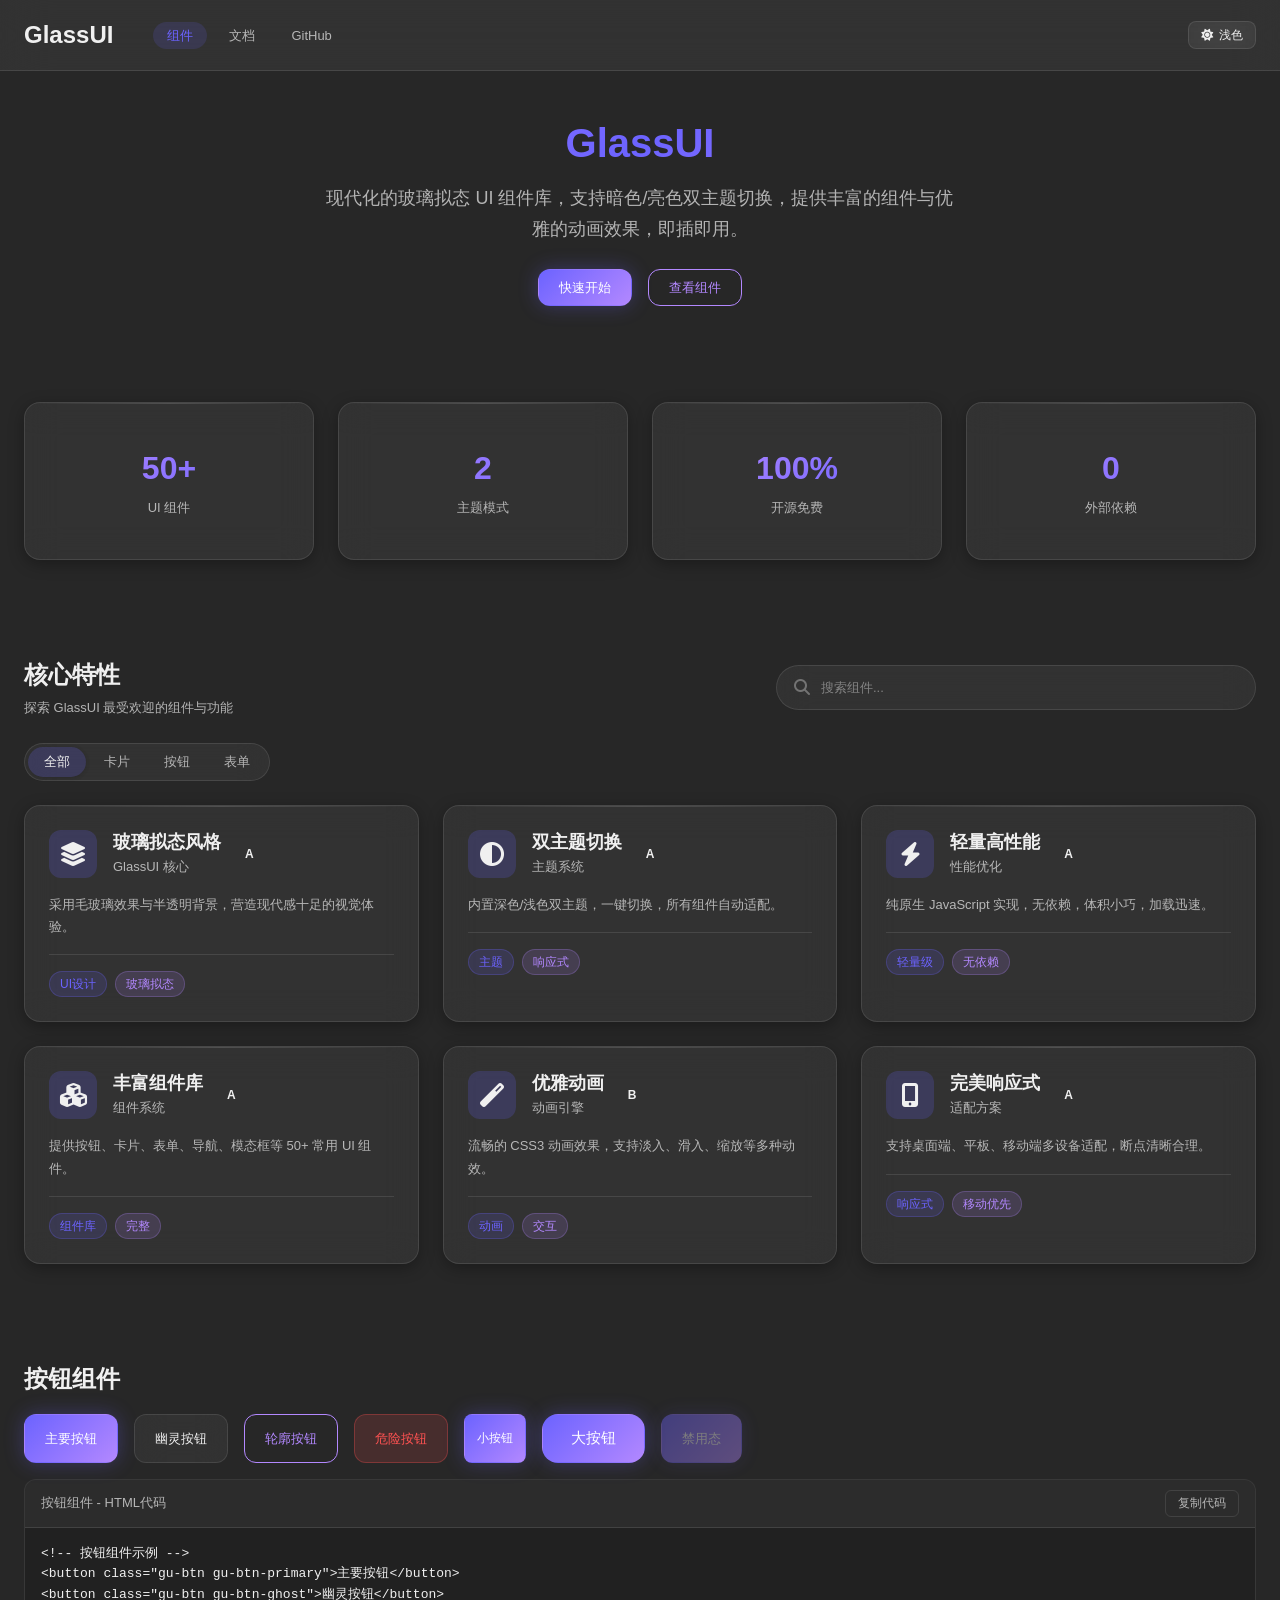
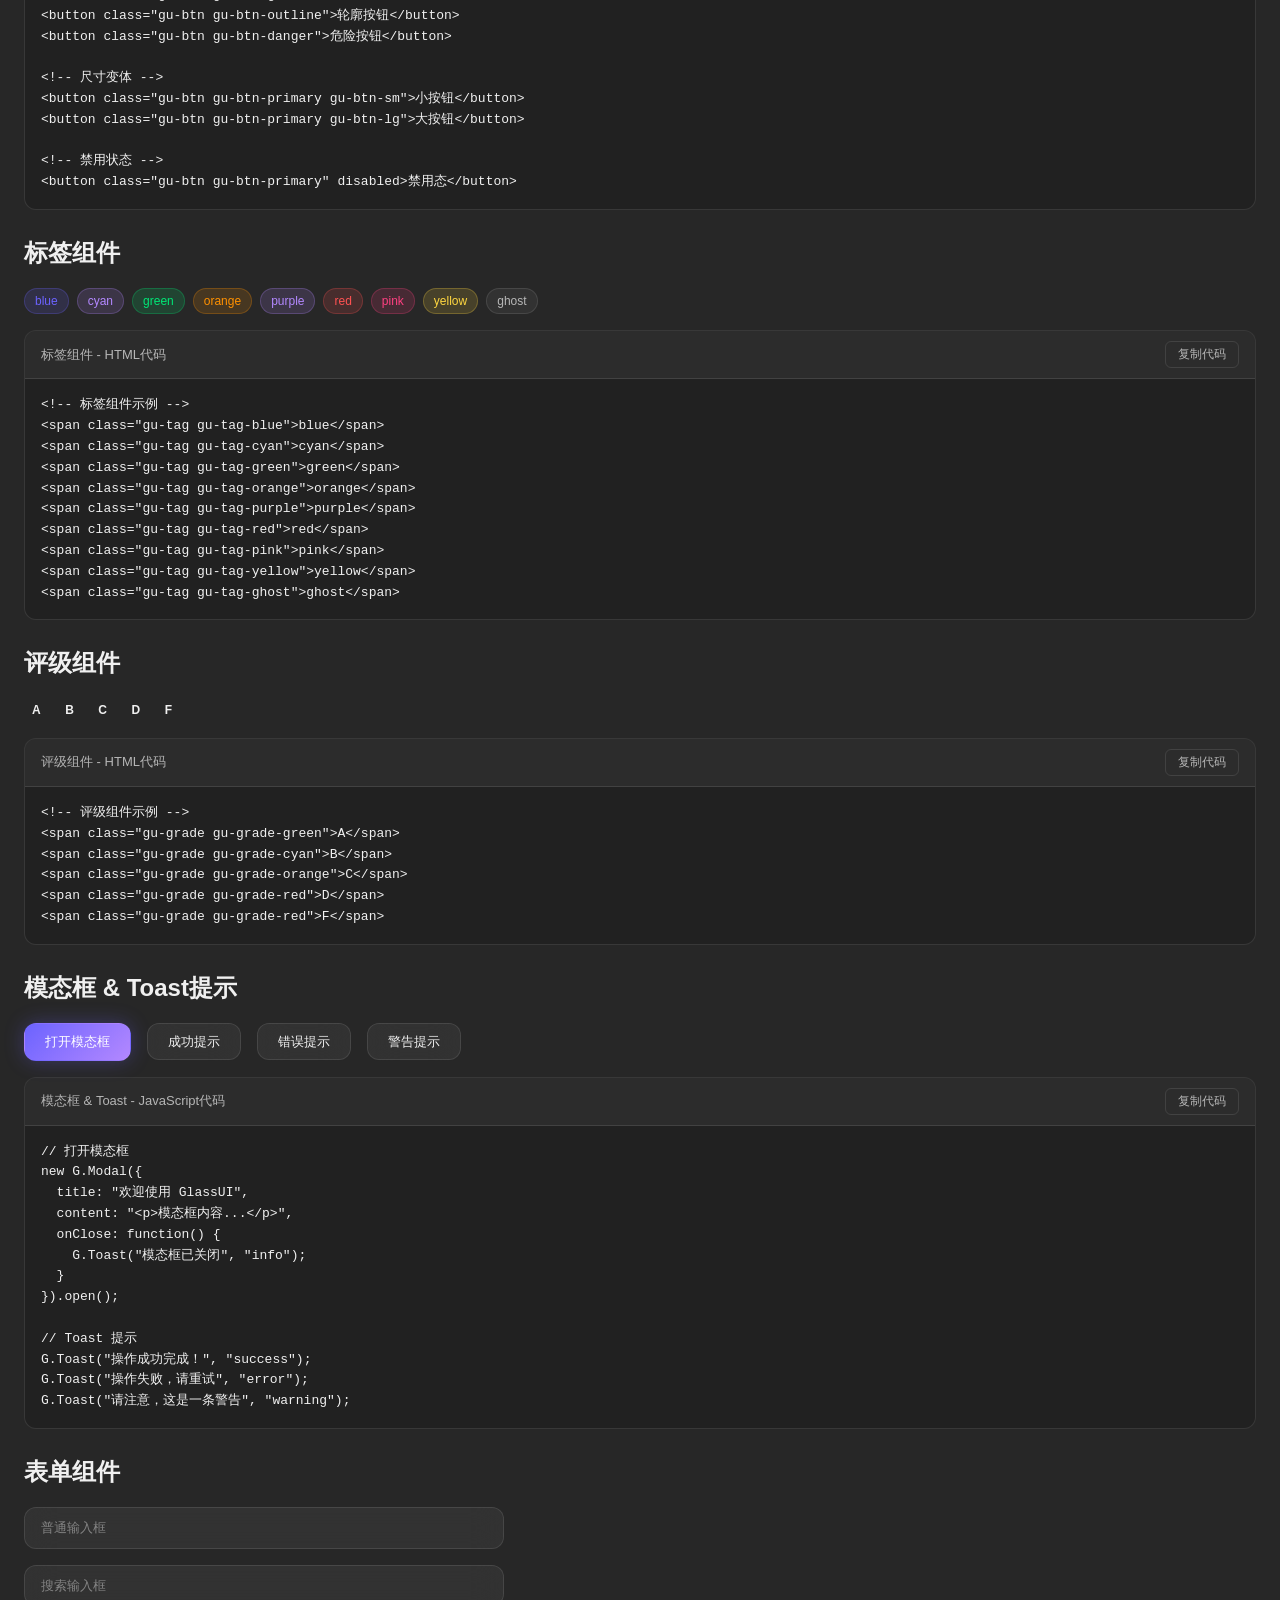
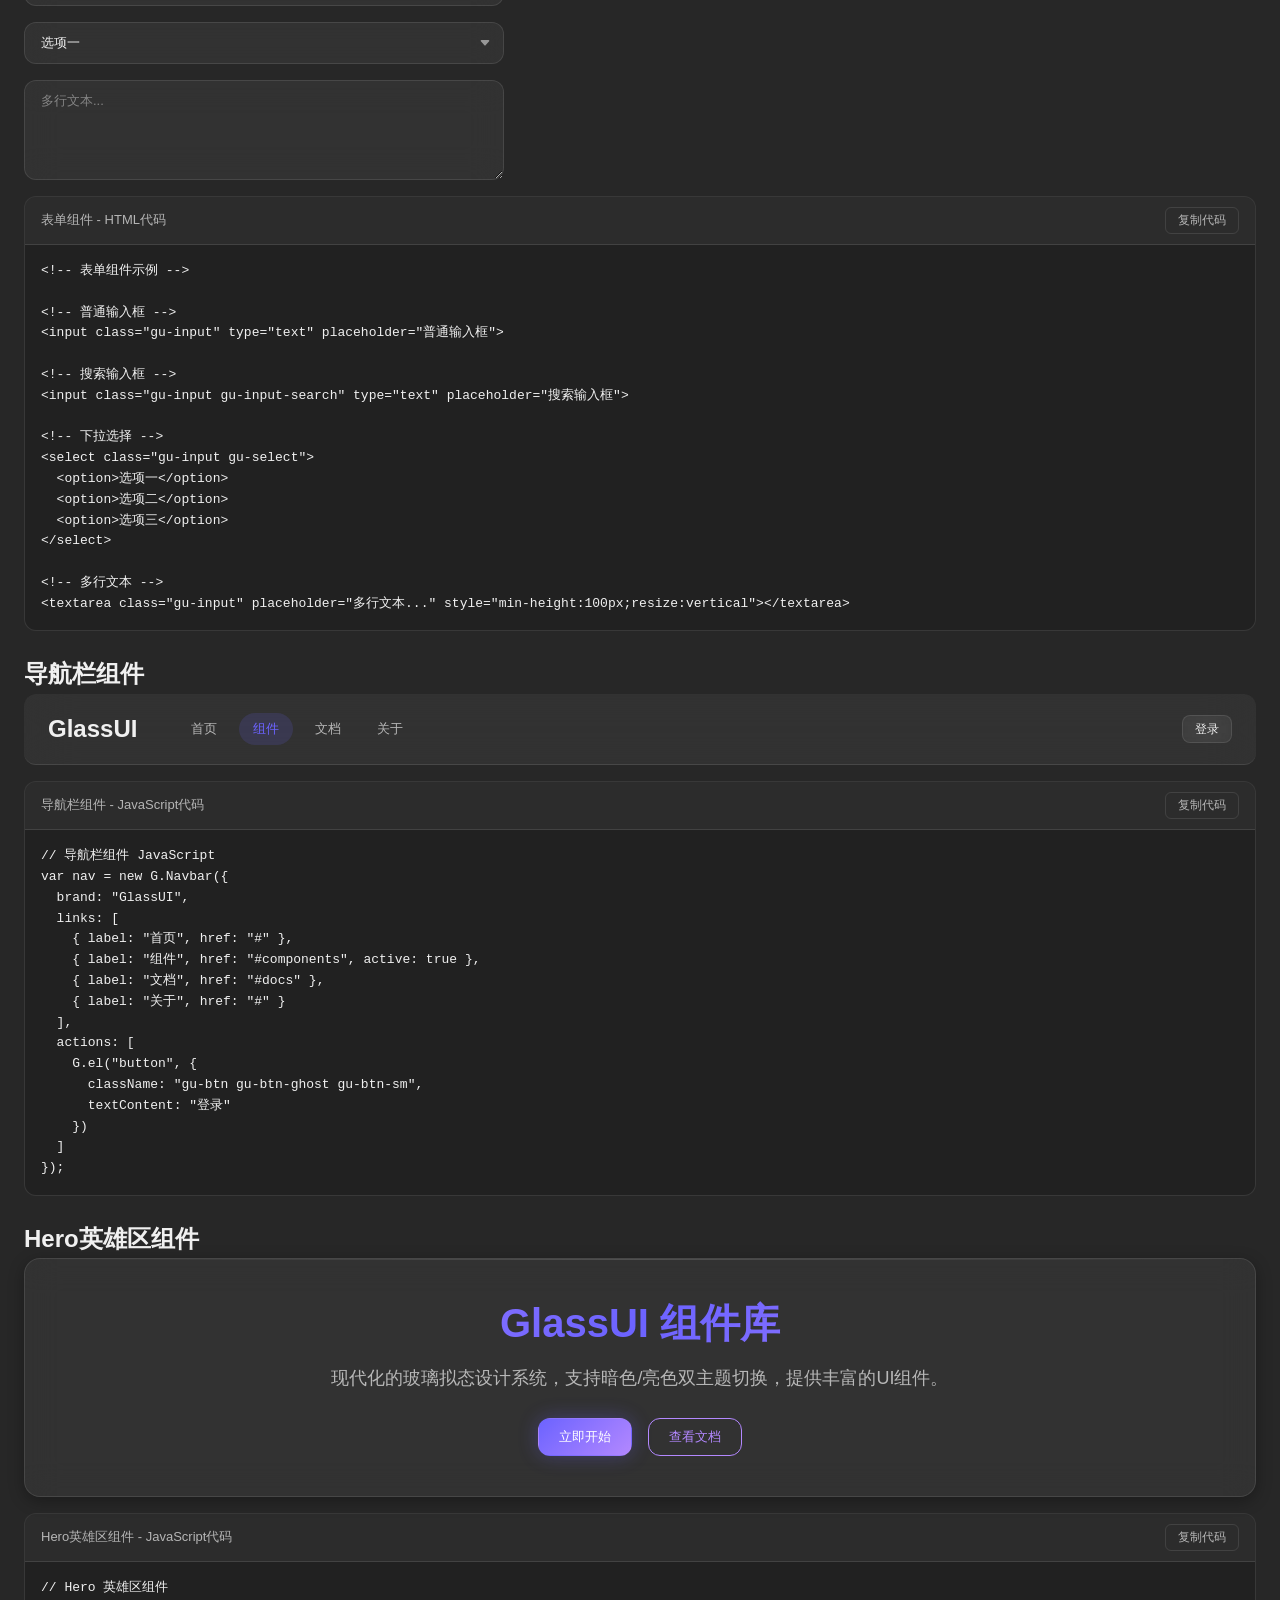
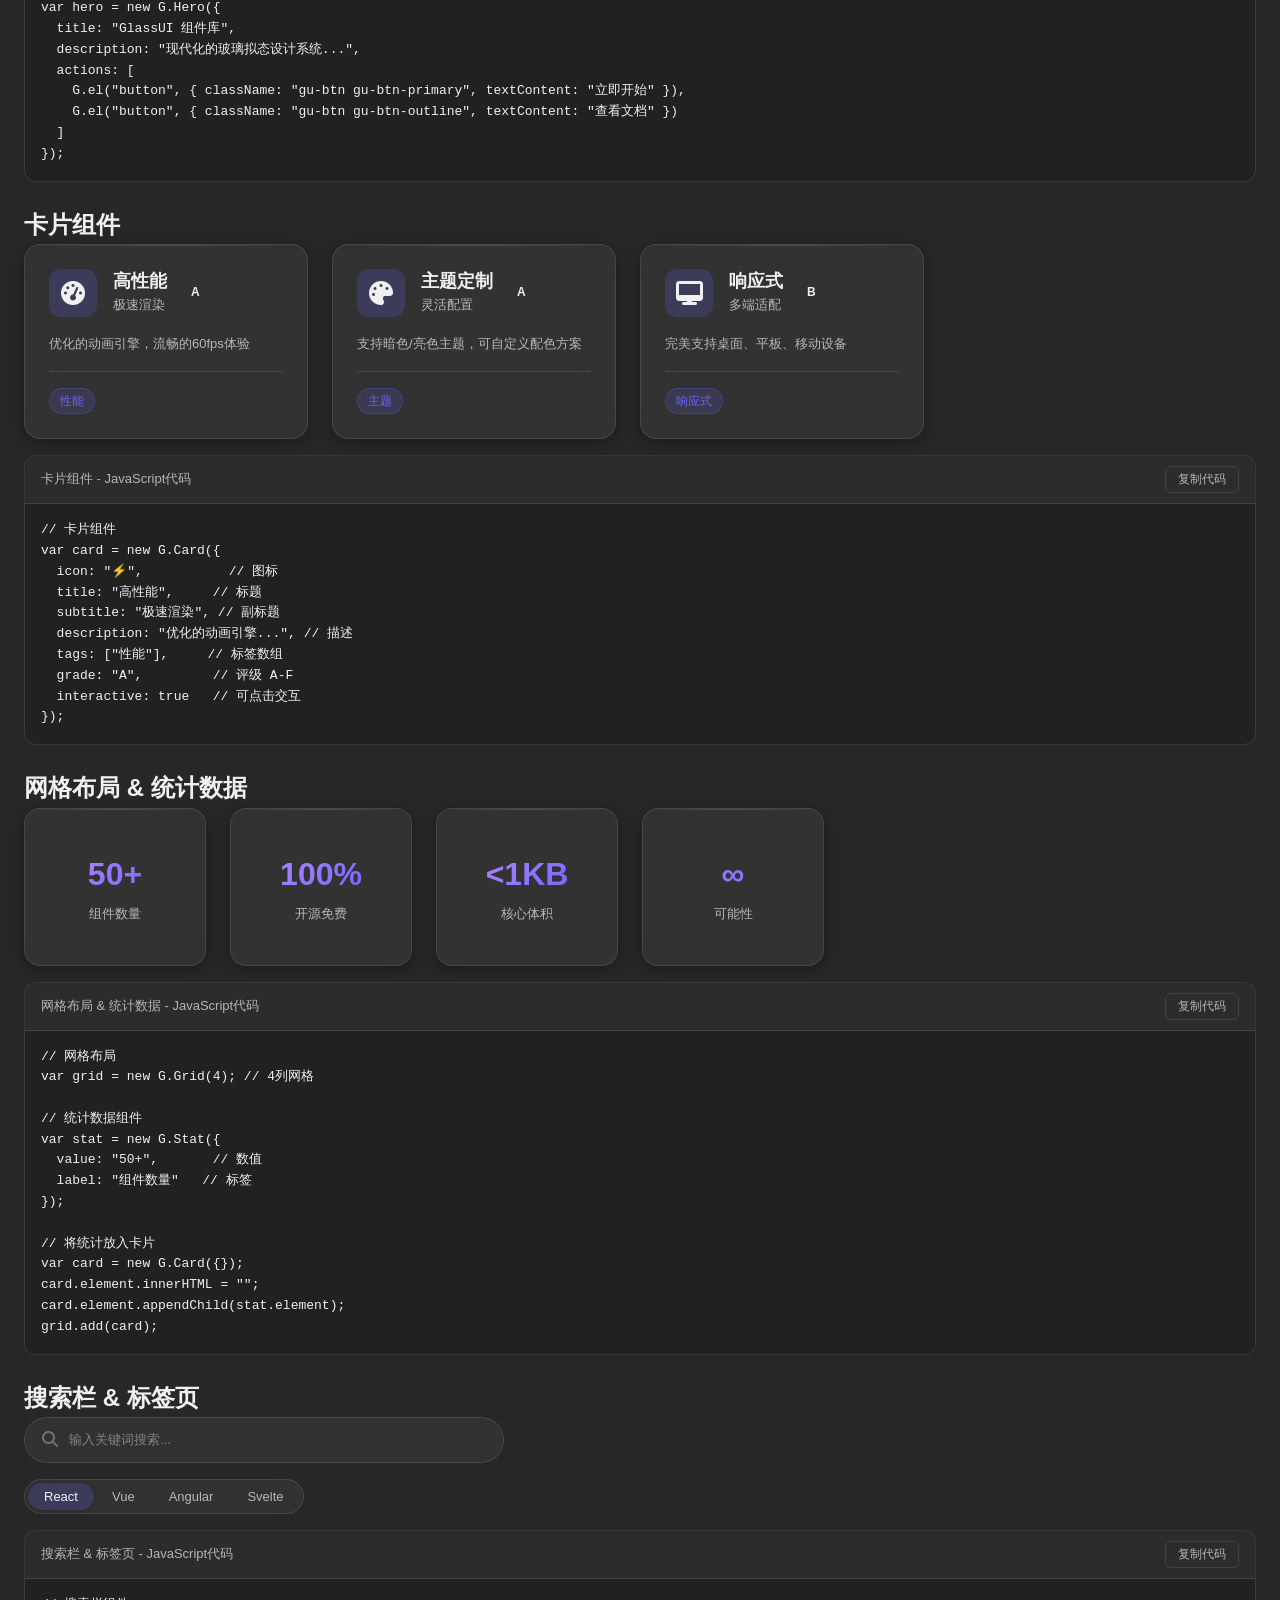
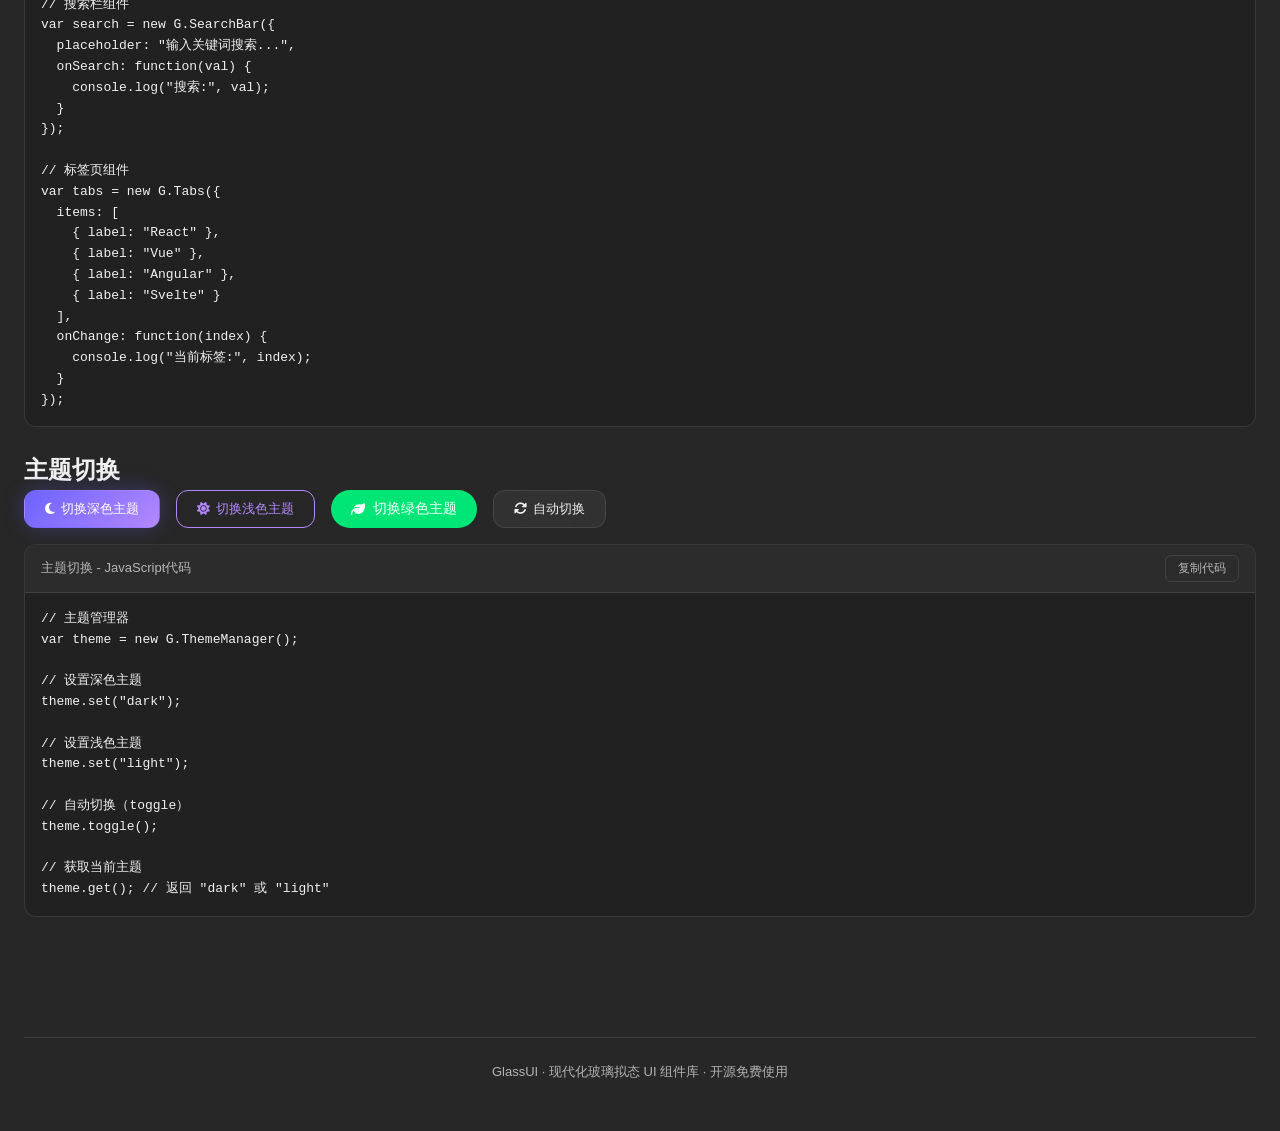
==== commit 9d2647ab: "fix: 切换主题时直接操作DOM属性，不调用theme.set避免布局错乱" ====
--- a/index.html
+++ b/index.html
@@ -530,17 +530,16 @@
           var links = document.querySelectorAll('link[rel="stylesheet"]');
           var isGreen = false;
           for (var i = 0; i < links.length; i++) {
-            if (links[i].href.indexOf("glassui-green") !== -1) {
-              isGreen = true;
-              break;
-            }
+            if (links[i].href.indexOf("glassui-green") !== -1) { isGreen = true; break; }
           }
           for (var j = 0; j < links.length; j++) {
             if (links[j].href.indexOf("glassui.css") !== -1 && links[j].href.indexOf("green") === -1) {
               if (!isGreen) {
                 links[j].href = "css/glassui-green.css";
+                document.documentElement.removeAttribute("data-gu-theme");
               } else {
                 links[j].href = "css/glassui.css";
+                document.documentElement.setAttribute("data-gu-theme", "dark");
               }
             }
           }
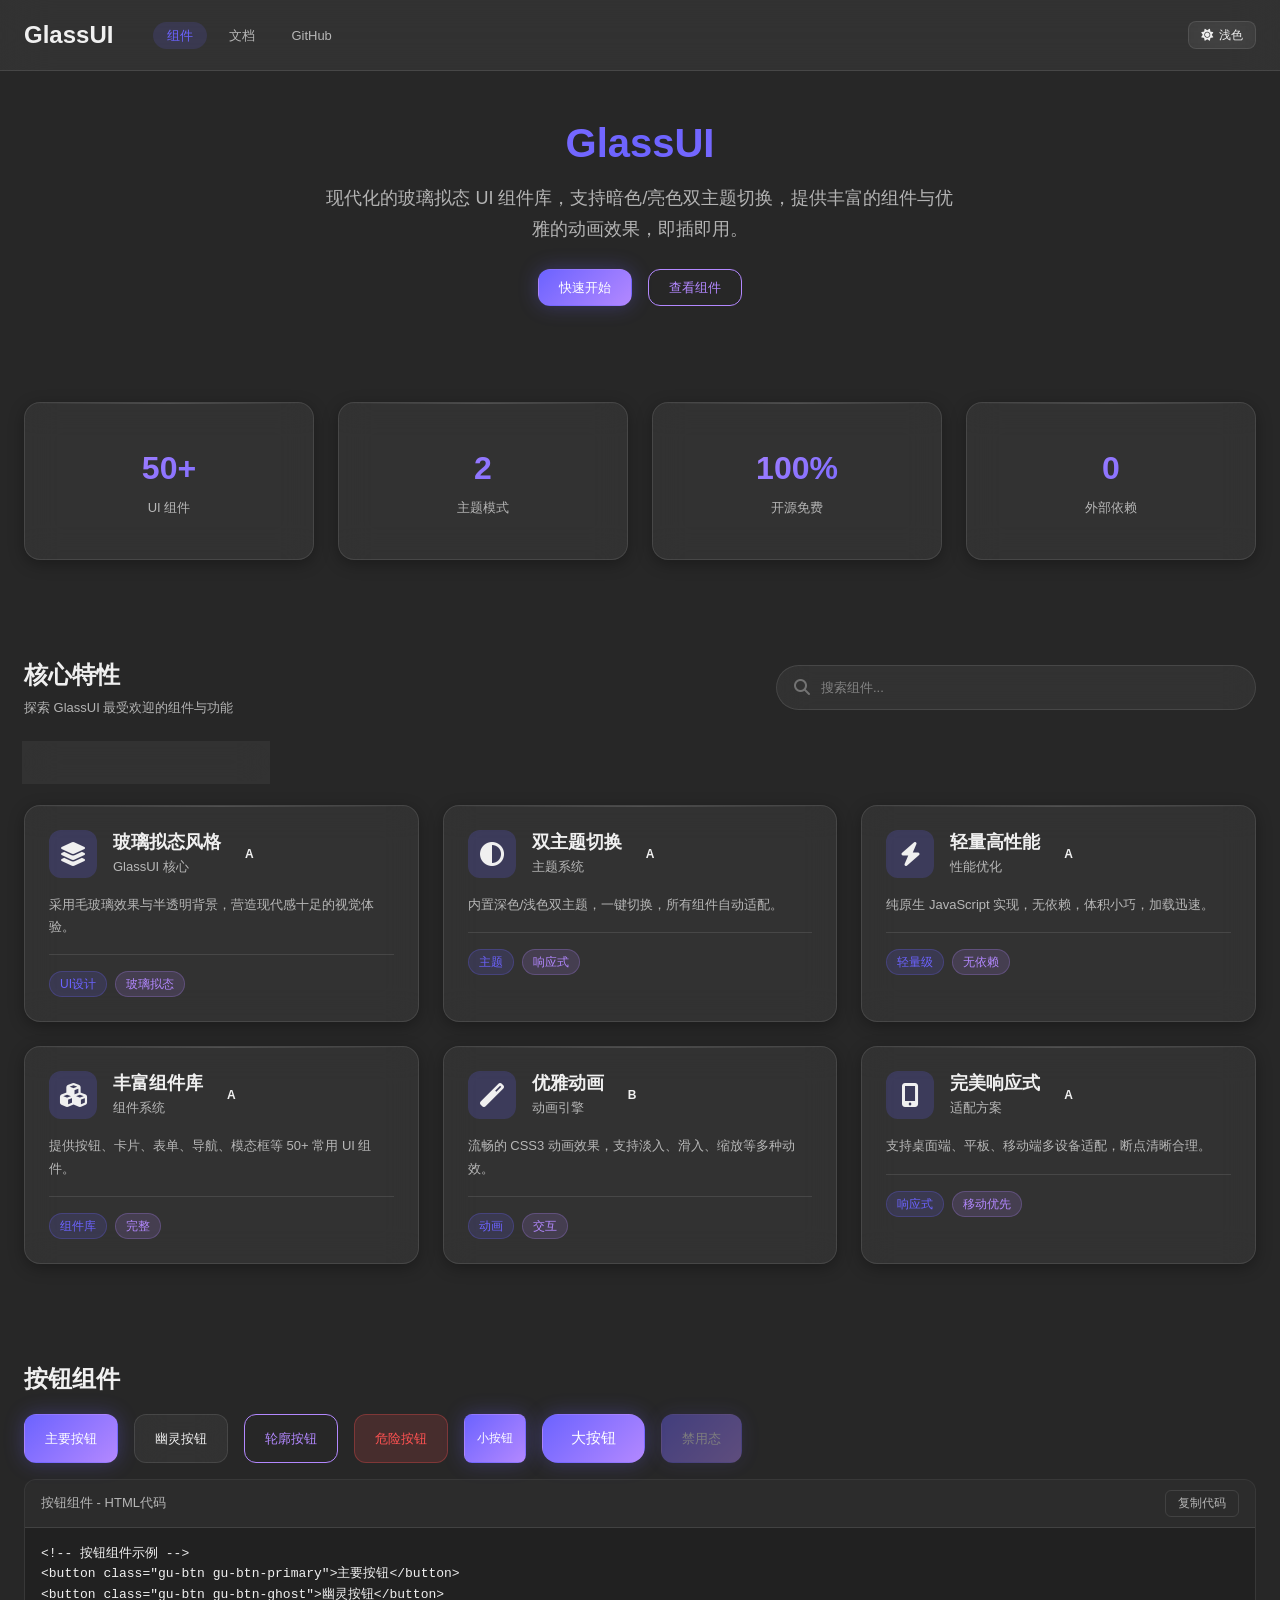
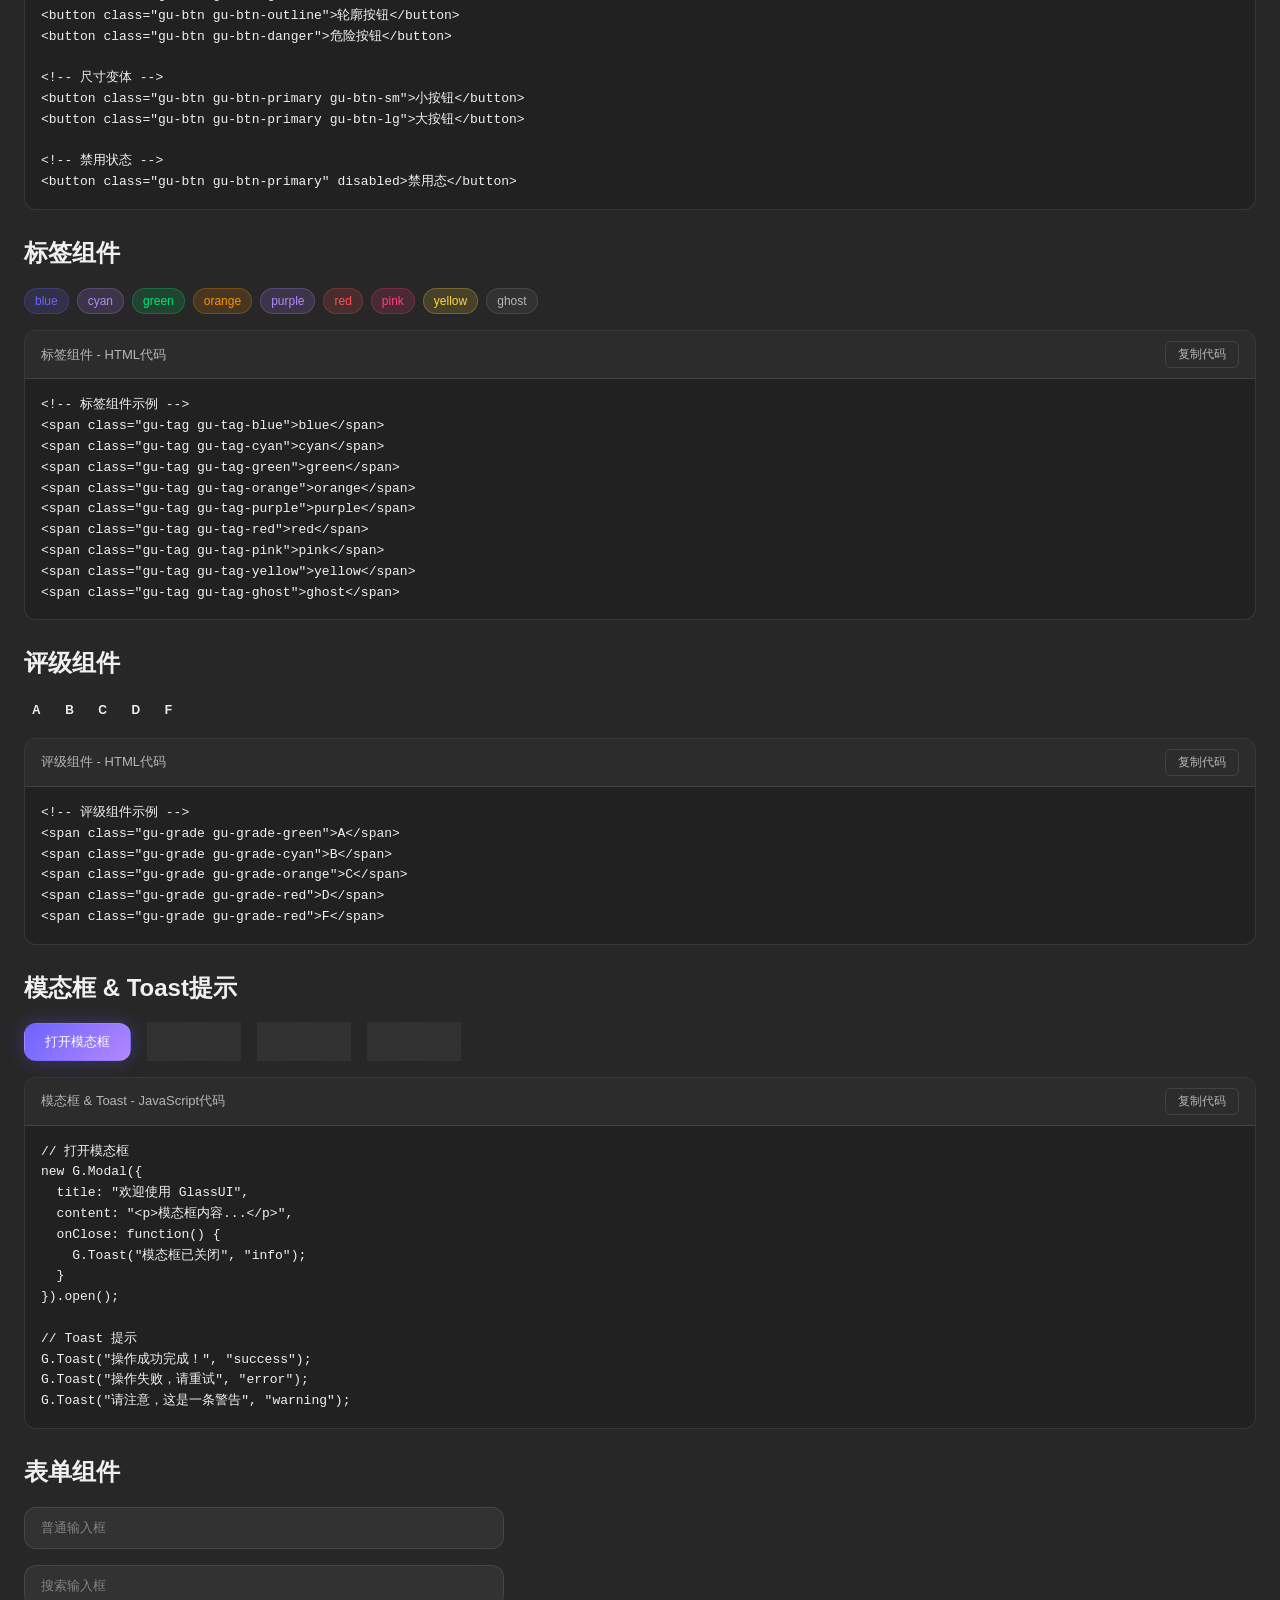
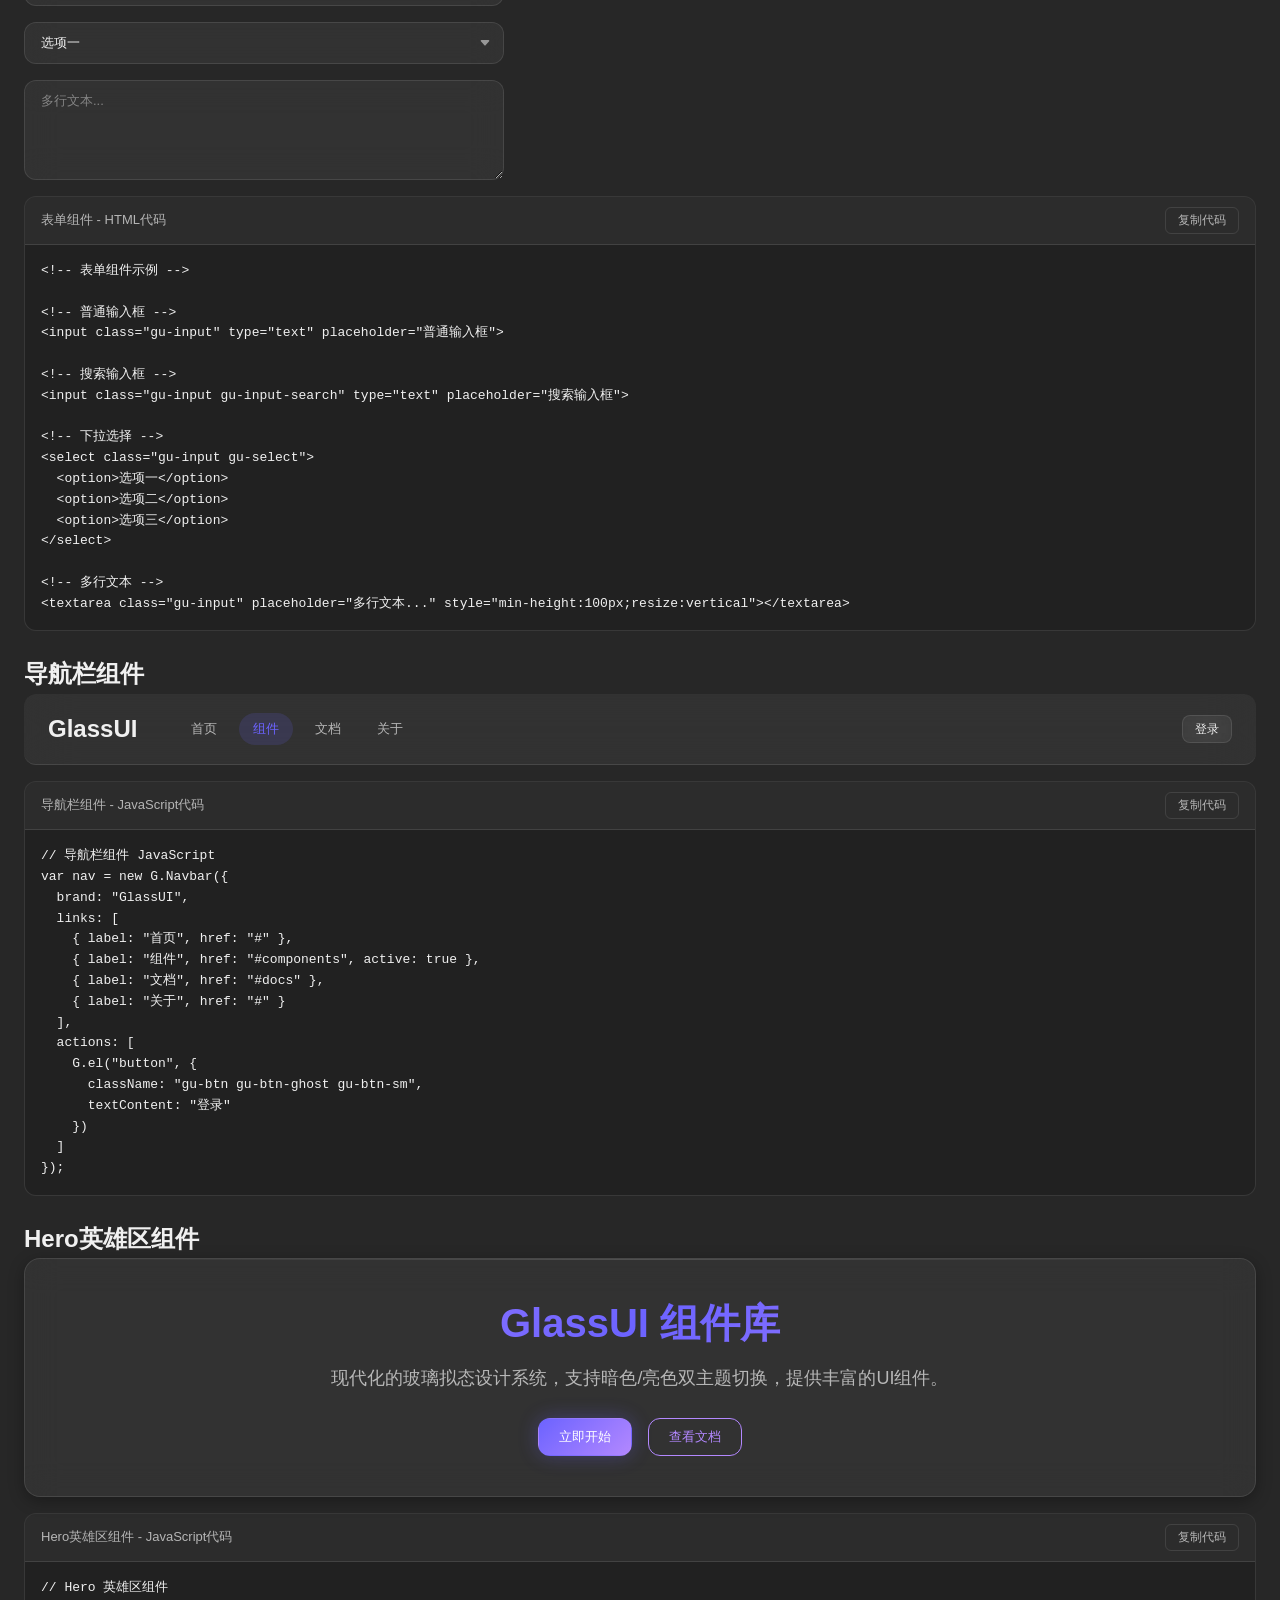
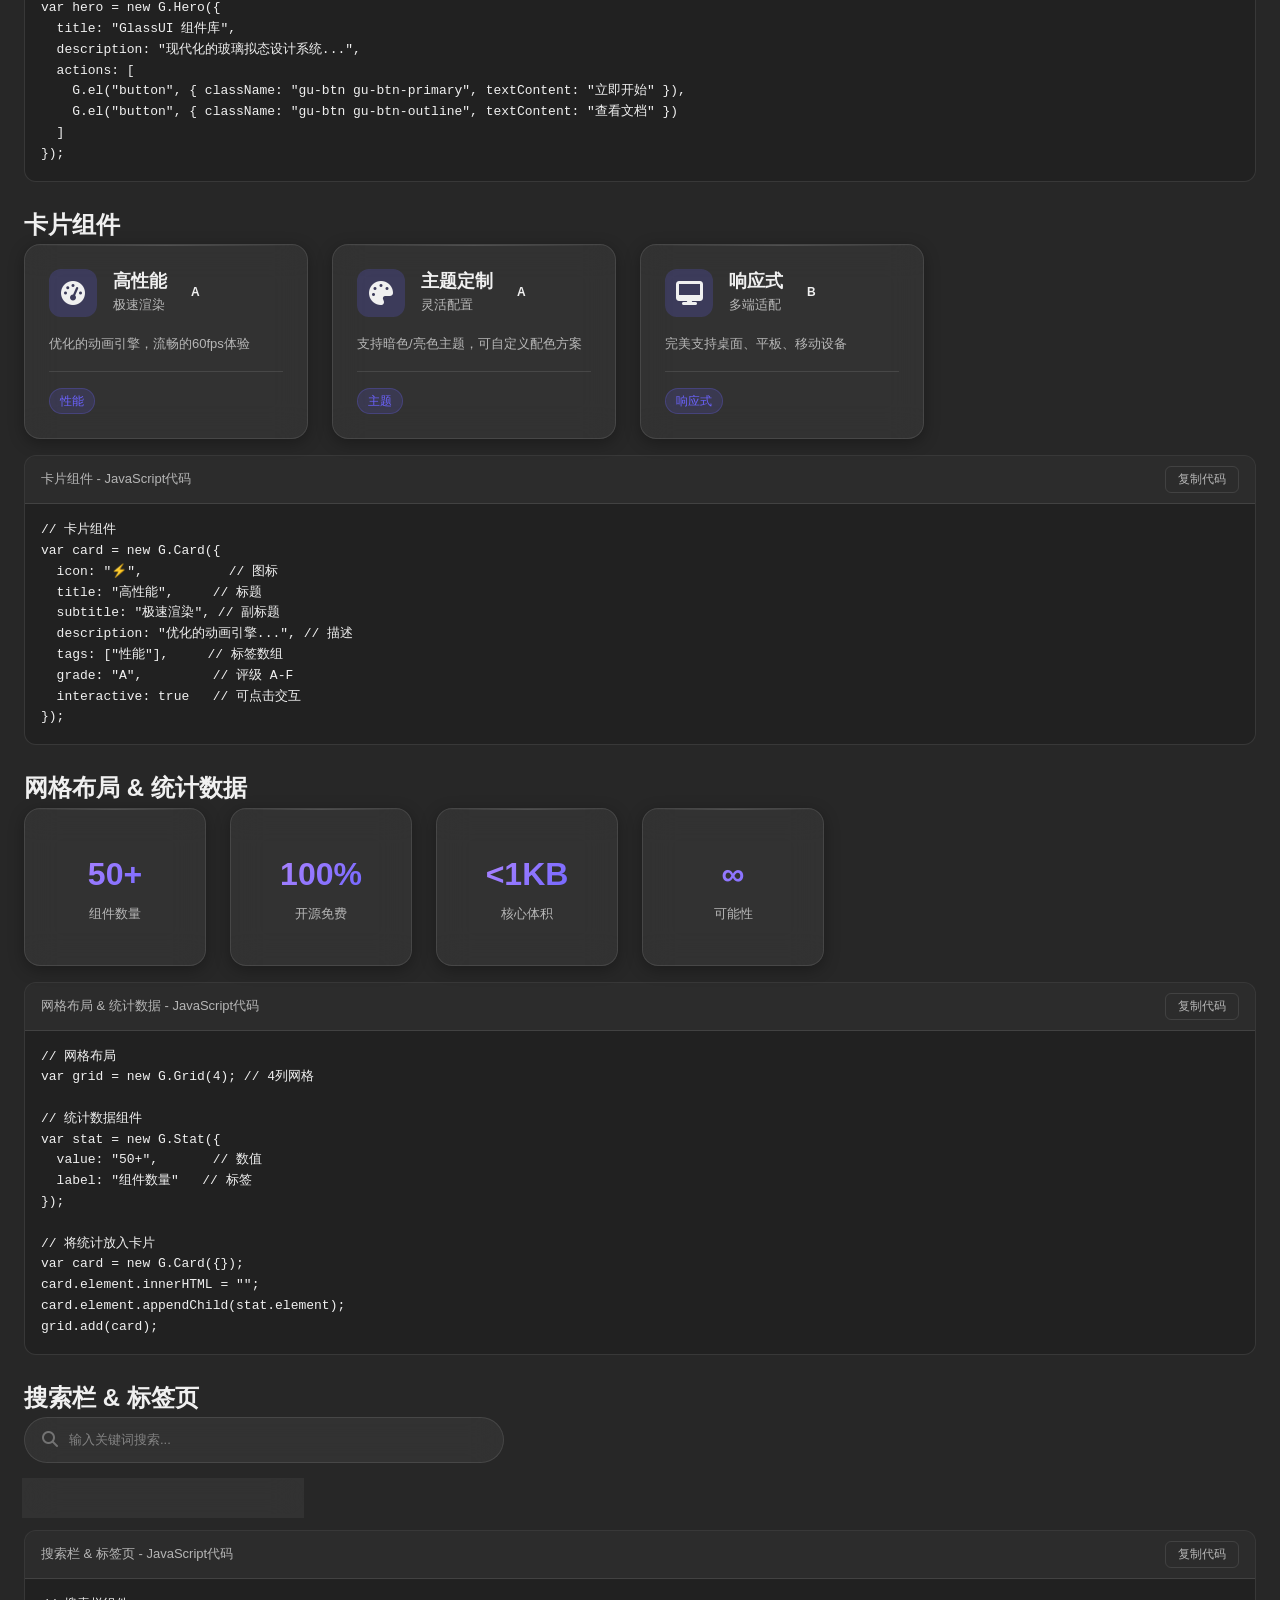
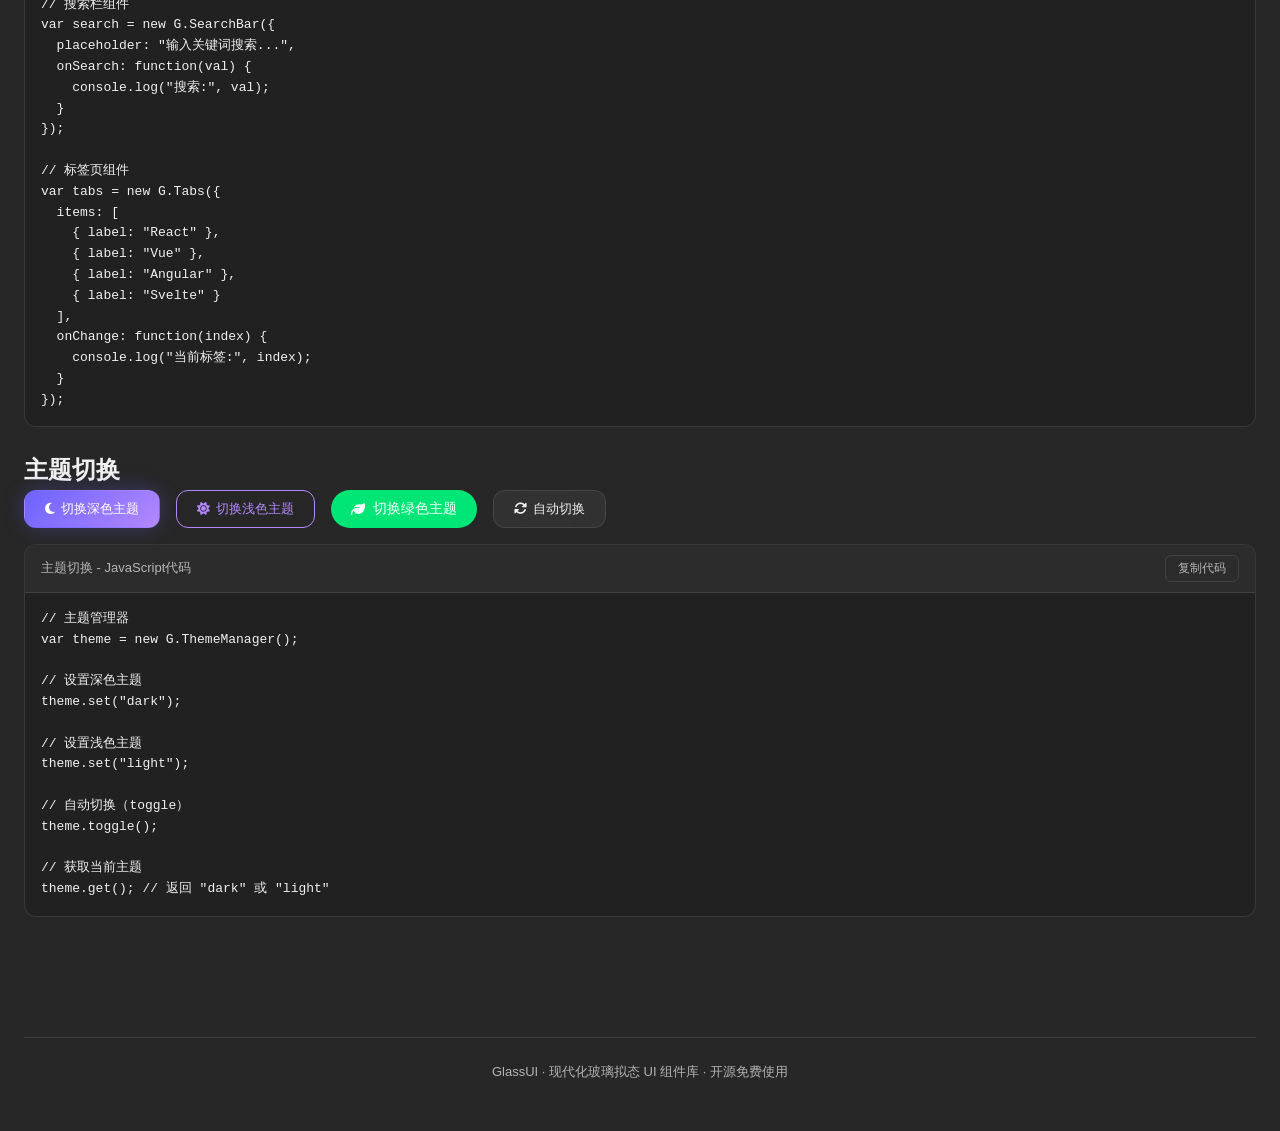
==== commit b2ac69aa: "refactor: 绿色主题改为CSS变量覆盖模式，只改data属性不切文件" ====
--- a/index.html
+++ b/index.html
@@ -527,33 +527,24 @@
         style: { background: "#00e676", color: "#fff", border: "none", padding: "10px 20px", borderRadius: "9999px", cursor: "pointer", fontSize: "14px", fontWeight: 500, display: "inline-flex", alignItems: "center", gap: "8px", transition: "all 0.15s ease" },
         innerHTML: '<i class="fas fa-leaf"></i> 切换绿色主题',
         onClick: function() {
-          var links = document.querySelectorAll('link[rel="stylesheet"]');
-          var isGreen = false;
-          for (var i = 0; i < links.length; i++) {
-            if (links[i].href.indexOf("glassui-green") !== -1) { isGreen = true; break; }
-          }
-          for (var j = 0; j < links.length; j++) {
-            if (links[j].href.indexOf("glassui.css") !== -1 && links[j].href.indexOf("green") === -1) {
-              if (!isGreen) {
-                links[j].href = "css/glassui-green.css";
-                document.documentElement.removeAttribute("data-gu-theme");
-              } else {
-                links[j].href = "css/glassui.css";
-                document.documentElement.setAttribute("data-gu-theme", "dark");
-              }
+          var btn = document.getElementById("theme-toggle-btn");
+          var current = document.documentElement.getAttribute("data-gu-theme");
+          if (current === "green") {
+            // 当前绿色 → 切回紫色深色
+            document.documentElement.setAttribute("data-gu-theme", "dark");
+            if (btn) {
+              btn.style.background = "#00e676";
+              btn.innerHTML = '<i class="fas fa-leaf"></i> 切换绿色主题';
             }
-          }
-          var btn = document.getElementById("theme-toggle-btn");
-          if (btn) {
-            if (!isGreen) {
+            G.Toast("已切换到紫色主题", "success");
+          } else {
+            // 当前紫色/其他 → 切换到绿色
+            document.documentElement.setAttribute("data-gu-theme", "green");
+            if (btn) {
               btn.style.background = "#6c63ff";
               btn.innerHTML = '<i class="fas fa-palette"></i> 切换紫色主题';
-              G.Toast("已切换到绿色主题", "success");
-            } else {
-              btn.style.background = "#00e676";
-              btn.innerHTML = '<i class="fas fa-leaf"></i> 切换绿色主题';
-              G.Toast("已切换到紫色主题", "success");
             }
+            G.Toast("已切换到绿色主题", "success");
           }
         }
       }));
--- a/css/glassui.css
+++ b/css/glassui.css
@@ -81,6 +81,31 @@
   --gu-shadow-lg: 0 8px 32px rgba(0, 0, 0, 0.12);
 }
 
+[data-gu-theme="green"] {
+  --gu-bg-primary: #ffffff;
+  --gu-bg-secondary: #f5f7fa;
+  --gu-bg-gradient-1: #f5f7fa;
+  --gu-bg-gradient-2: #e8ecf1;
+  --gu-bg-gradient-3: #dde3ec;
+  --gu-glass-bg: rgba(255, 255, 255, 0.6);
+  --gu-glass-bg-hover: rgba(255, 255, 255, 0.75);
+  --gu-glass-bg-active: rgba(255, 255, 255, 0.85);
+  --gu-glass-border: rgba(0, 0, 0, 0.08);
+  --gu-glass-border-hover: rgba(0, 0, 0, 0.15);
+  --gu-text-primary: #1a1a2e;
+  --gu-text-secondary: rgba(0, 0, 0, 0.55);
+  --gu-text-muted: rgba(0, 0, 0, 0.35);
+  --gu-accent-blue: #00e676;
+  --gu-accent-cyan: #69f0ae;
+  --gu-accent-green: #00c853;
+  --gu-accent-purple: #00c853;
+  --gu-shadow-sm: 0 2px 8px rgba(0, 0, 0, 0.08);
+  --gu-shadow-md: 0 4px 16px rgba(0, 0, 0, 0.1);
+  --gu-shadow-lg: 0 8px 32px rgba(0, 0, 0, 0.12);
+  --gu-shadow-glow-blue: 0 0 20px rgba(0, 230, 118, 0.3);
+  --gu-shadow-glow-cyan: 0 0 20px rgba(105, 240, 174, 0.3);
+}
+
 *,
 *::before,
 *::after {
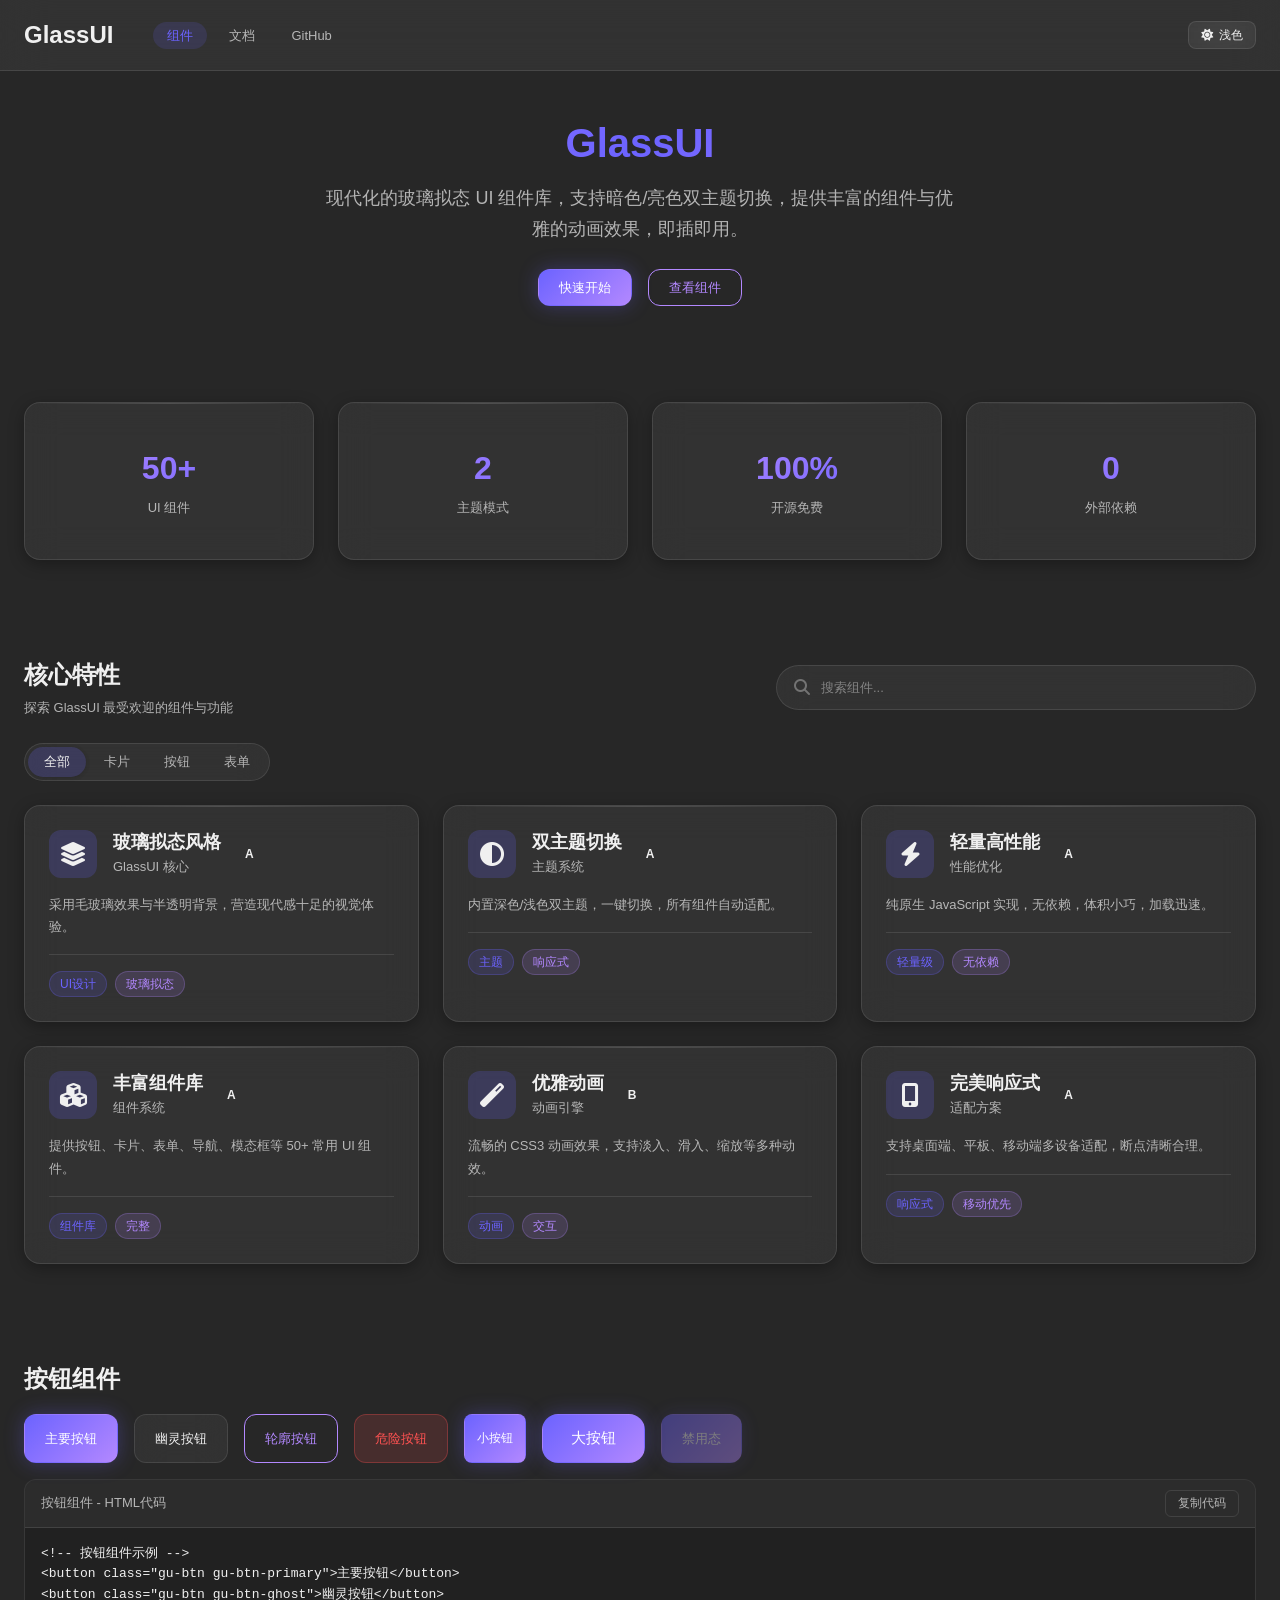
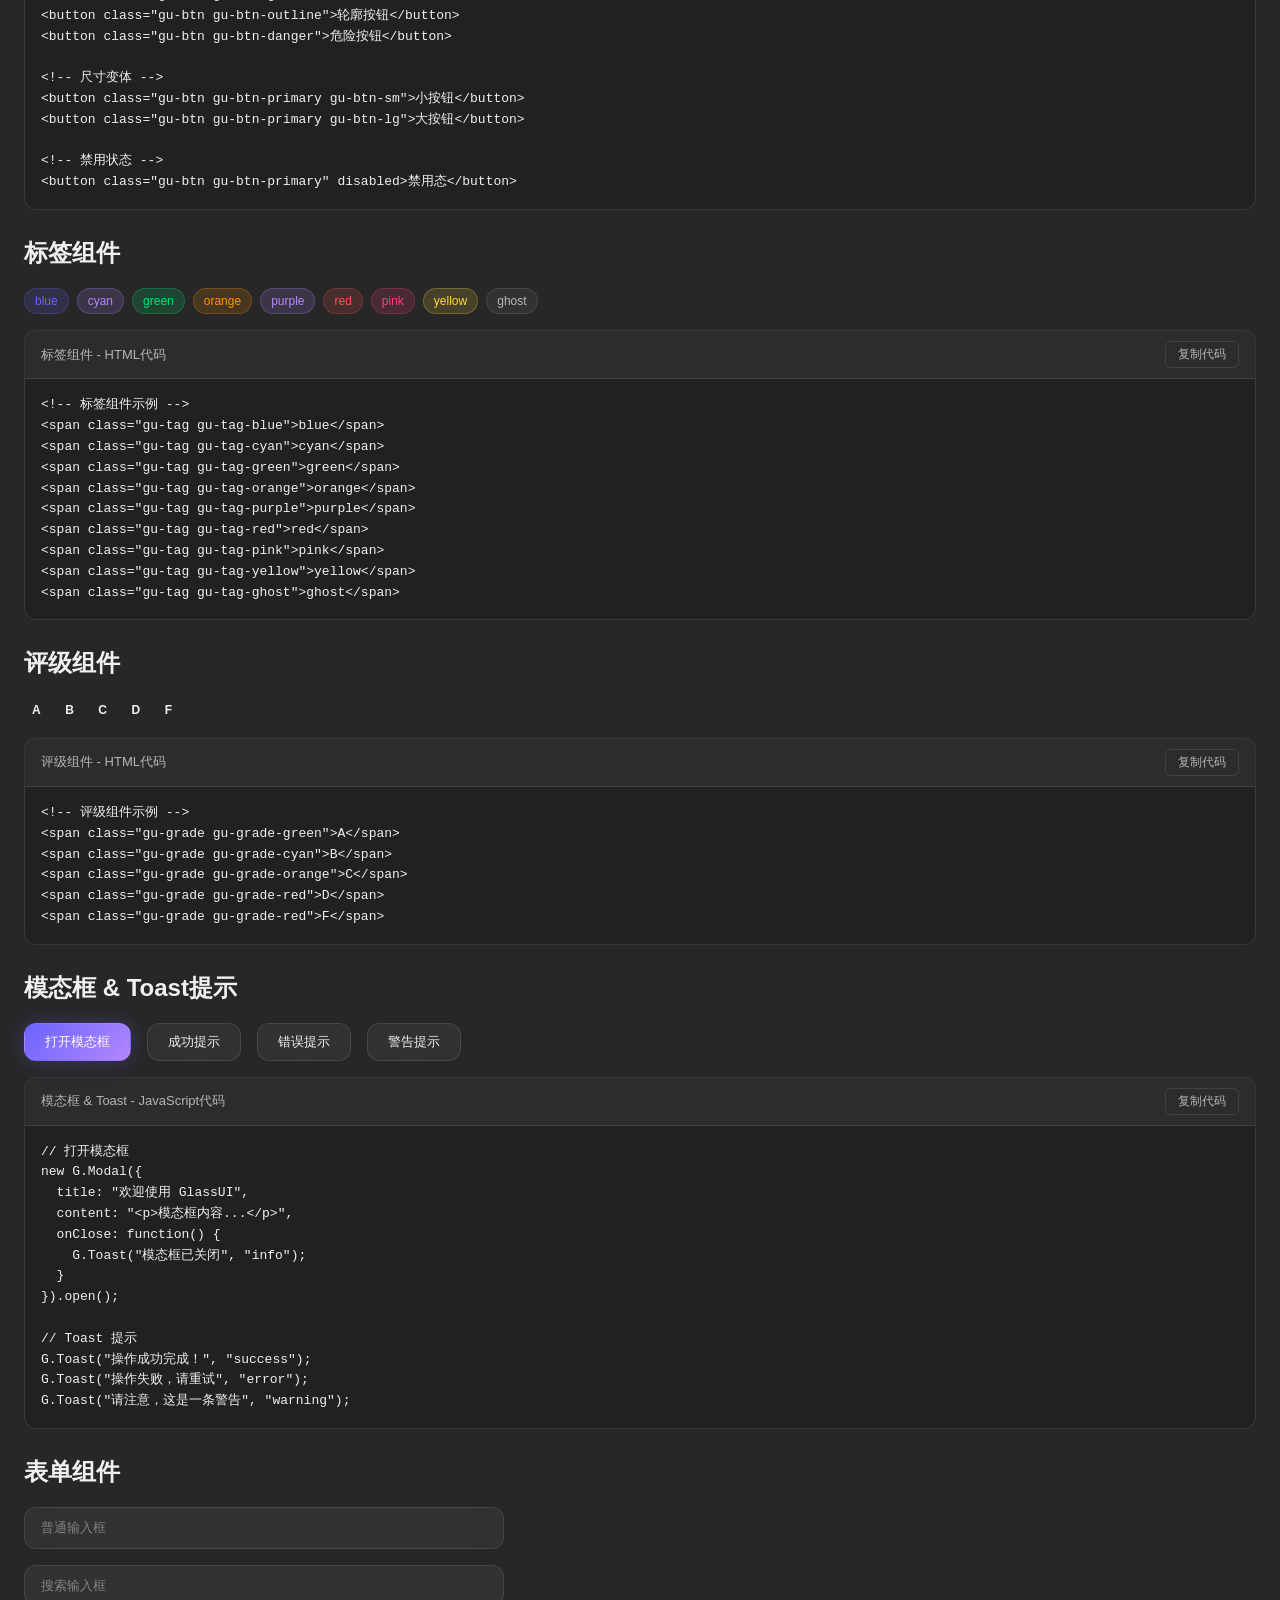
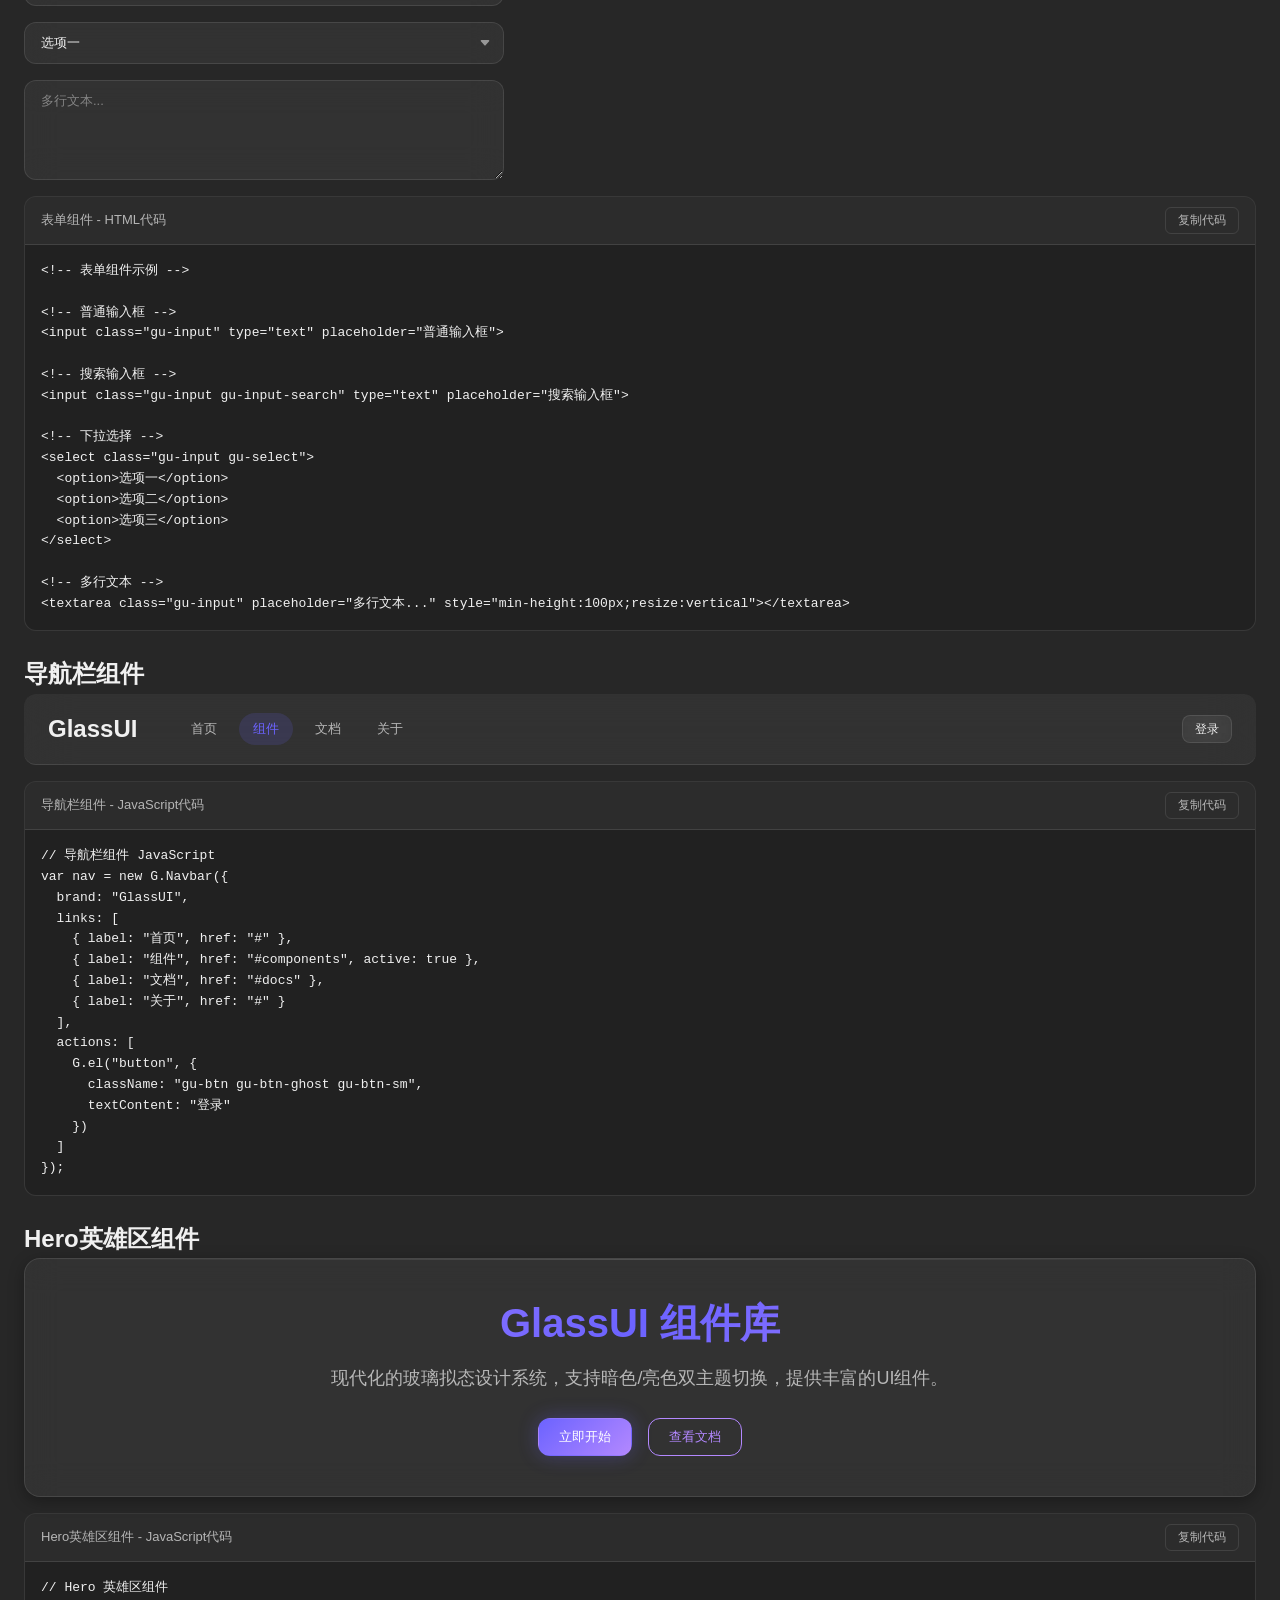
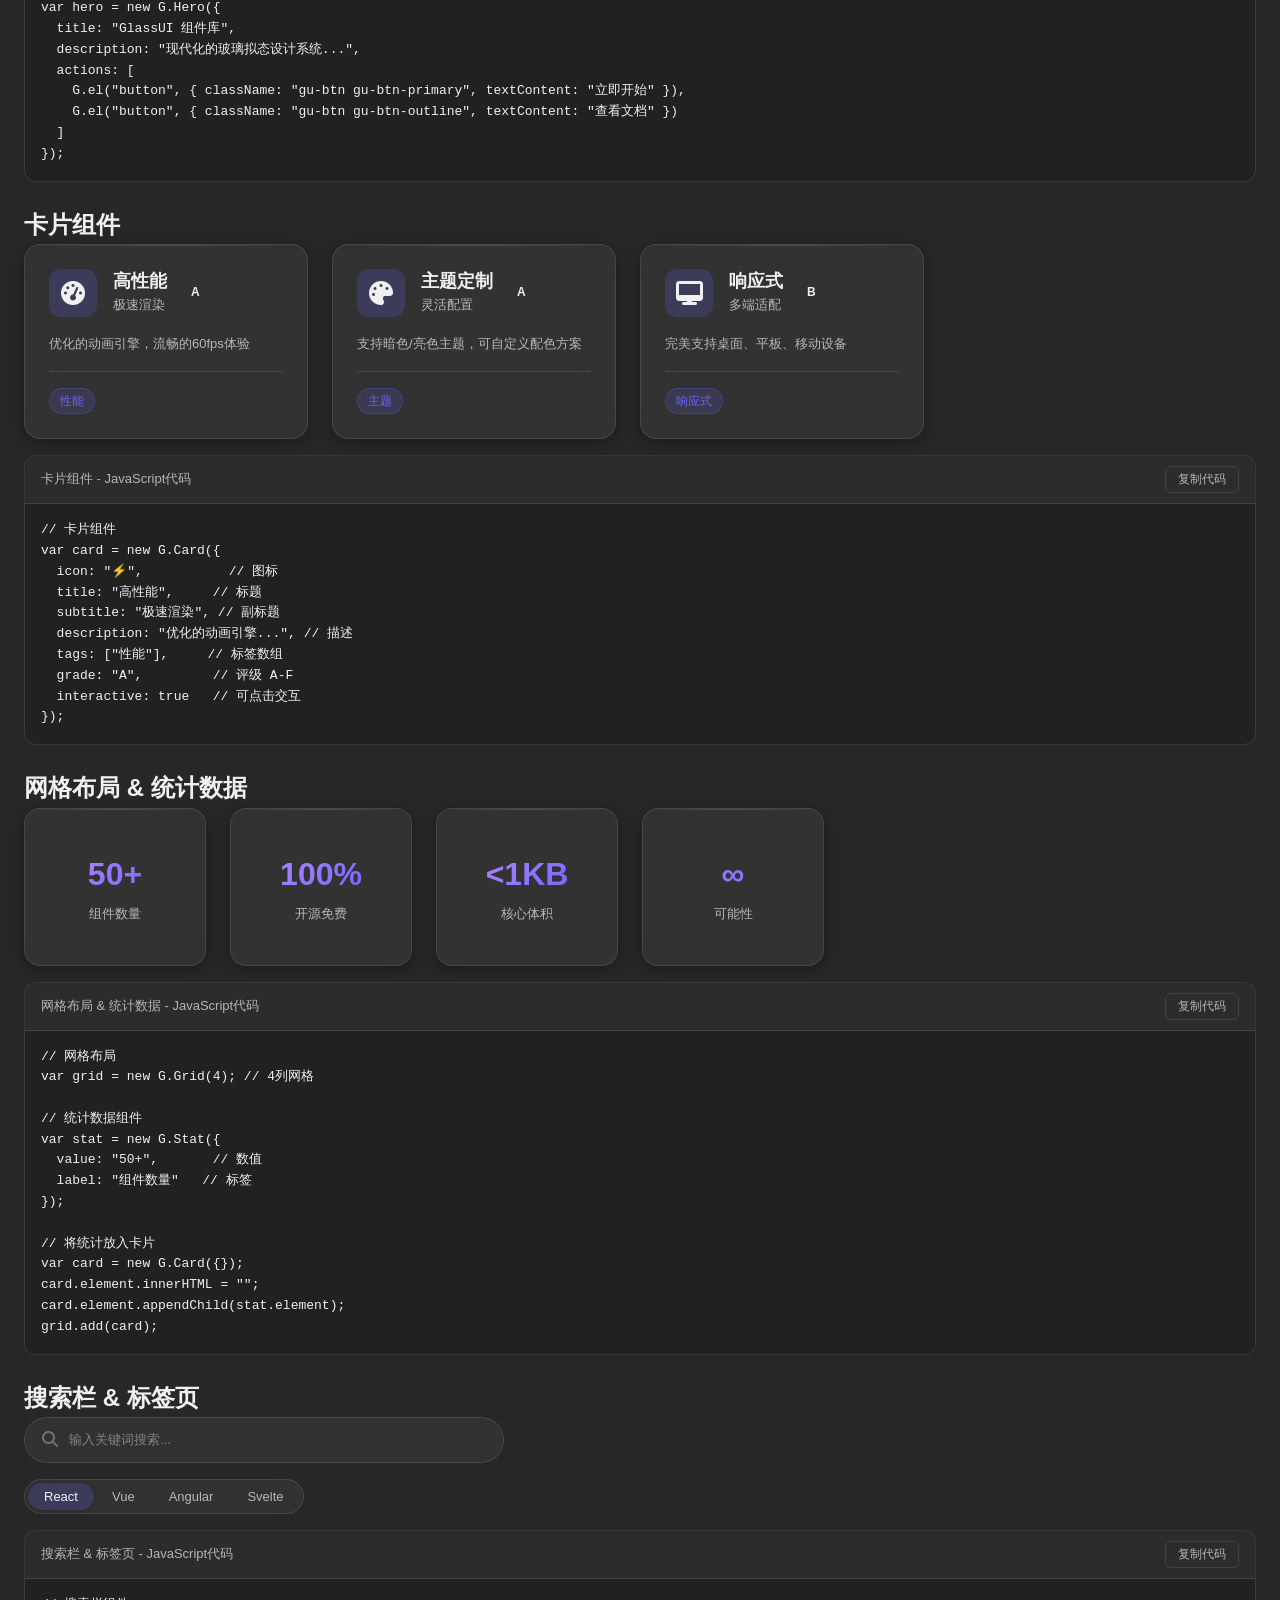
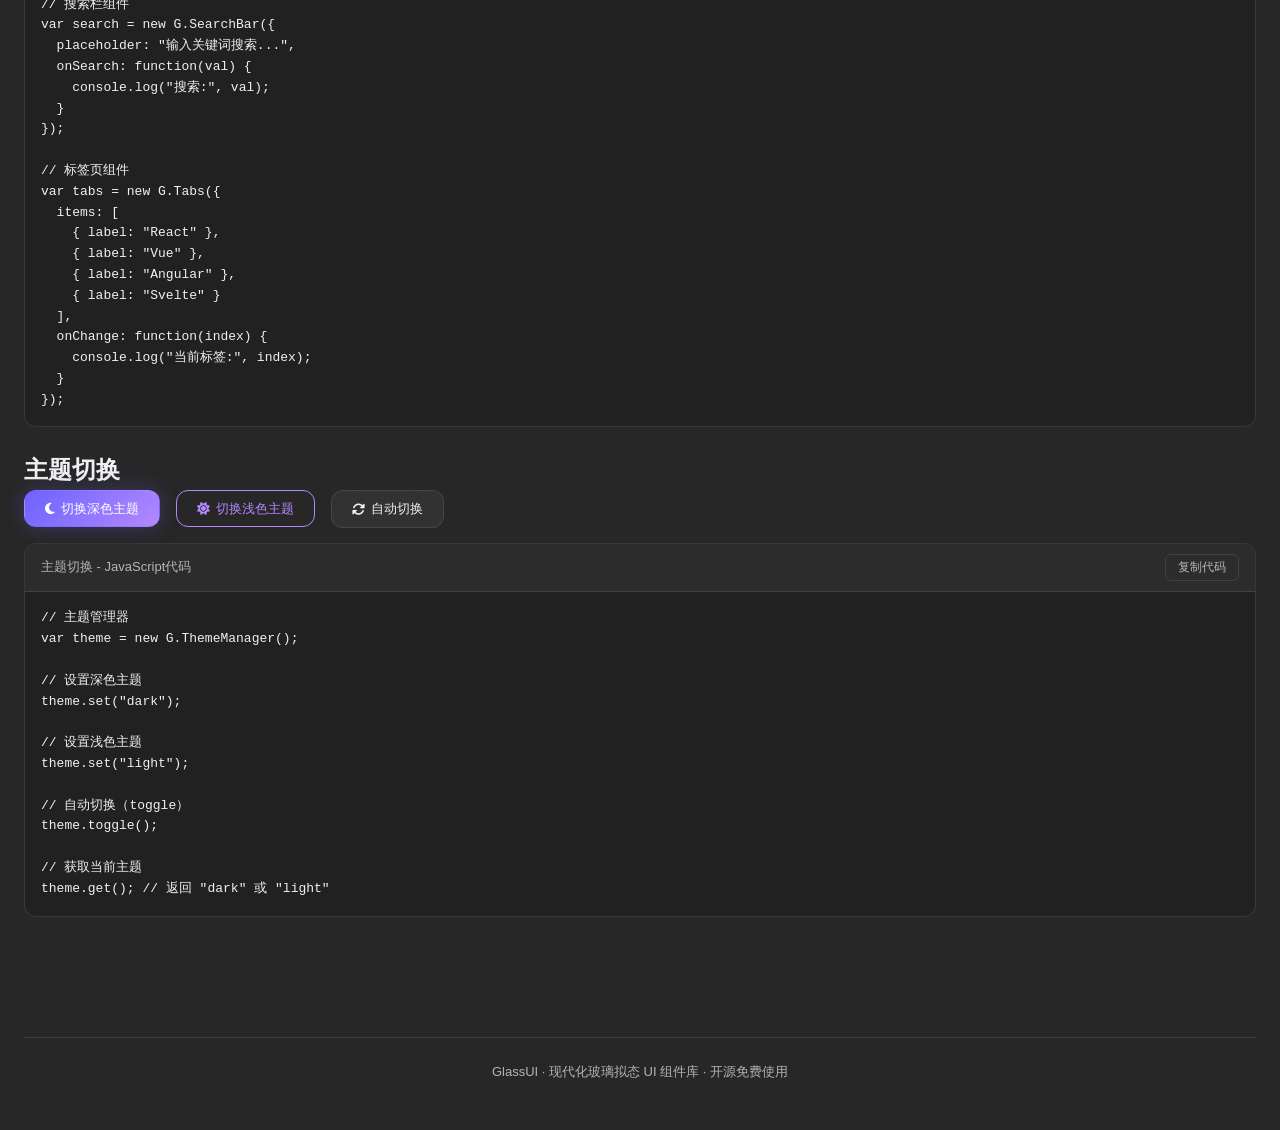
==== commit de754758: "sync: 以本地为准同步，移除绿色主题" ====
--- a/index.html
+++ b/index.html
@@ -523,32 +523,6 @@
         }
       }));
       themeDemo.appendChild(G.el("button", {
-        id: "theme-toggle-btn",
-        style: { background: "#00e676", color: "#fff", border: "none", padding: "10px 20px", borderRadius: "9999px", cursor: "pointer", fontSize: "14px", fontWeight: 500, display: "inline-flex", alignItems: "center", gap: "8px", transition: "all 0.15s ease" },
-        innerHTML: '<i class="fas fa-leaf"></i> 切换绿色主题',
-        onClick: function() {
-          var btn = document.getElementById("theme-toggle-btn");
-          var current = document.documentElement.getAttribute("data-gu-theme");
-          if (current === "green") {
-            // 当前绿色 → 切回紫色深色
-            document.documentElement.setAttribute("data-gu-theme", "dark");
-            if (btn) {
-              btn.style.background = "#00e676";
-              btn.innerHTML = '<i class="fas fa-leaf"></i> 切换绿色主题';
-            }
-            G.Toast("已切换到紫色主题", "success");
-          } else {
-            // 当前紫色/其他 → 切换到绿色
-            document.documentElement.setAttribute("data-gu-theme", "green");
-            if (btn) {
-              btn.style.background = "#6c63ff";
-              btn.innerHTML = '<i class="fas fa-palette"></i> 切换紫色主题';
-            }
-            G.Toast("已切换到绿色主题", "success");
-          }
-        }
-      }));
-      themeDemo.appendChild(G.el("button", {
         className: "gu-btn gu-btn-ghost",
         innerHTML: '<i class="fas fa-sync-alt"></i> 自动切换',
         onClick: function() {
--- a/css/glassui.css
+++ b/css/glassui.css
@@ -81,31 +81,6 @@
   --gu-shadow-lg: 0 8px 32px rgba(0, 0, 0, 0.12);
 }
 
-[data-gu-theme="green"] {
-  --gu-bg-primary: #ffffff;
-  --gu-bg-secondary: #f5f7fa;
-  --gu-bg-gradient-1: #f5f7fa;
-  --gu-bg-gradient-2: #e8ecf1;
-  --gu-bg-gradient-3: #dde3ec;
-  --gu-glass-bg: rgba(255, 255, 255, 0.6);
-  --gu-glass-bg-hover: rgba(255, 255, 255, 0.75);
-  --gu-glass-bg-active: rgba(255, 255, 255, 0.85);
-  --gu-glass-border: rgba(0, 0, 0, 0.08);
-  --gu-glass-border-hover: rgba(0, 0, 0, 0.15);
-  --gu-text-primary: #1a1a2e;
-  --gu-text-secondary: rgba(0, 0, 0, 0.55);
-  --gu-text-muted: rgba(0, 0, 0, 0.35);
-  --gu-accent-blue: #00e676;
-  --gu-accent-cyan: #69f0ae;
-  --gu-accent-green: #00c853;
-  --gu-accent-purple: #00c853;
-  --gu-shadow-sm: 0 2px 8px rgba(0, 0, 0, 0.08);
-  --gu-shadow-md: 0 4px 16px rgba(0, 0, 0, 0.1);
-  --gu-shadow-lg: 0 8px 32px rgba(0, 0, 0, 0.12);
-  --gu-shadow-glow-blue: 0 0 20px rgba(0, 230, 118, 0.3);
-  --gu-shadow-glow-cyan: 0 0 20px rgba(105, 240, 174, 0.3);
-}
-
 *,
 *::before,
 *::after {
